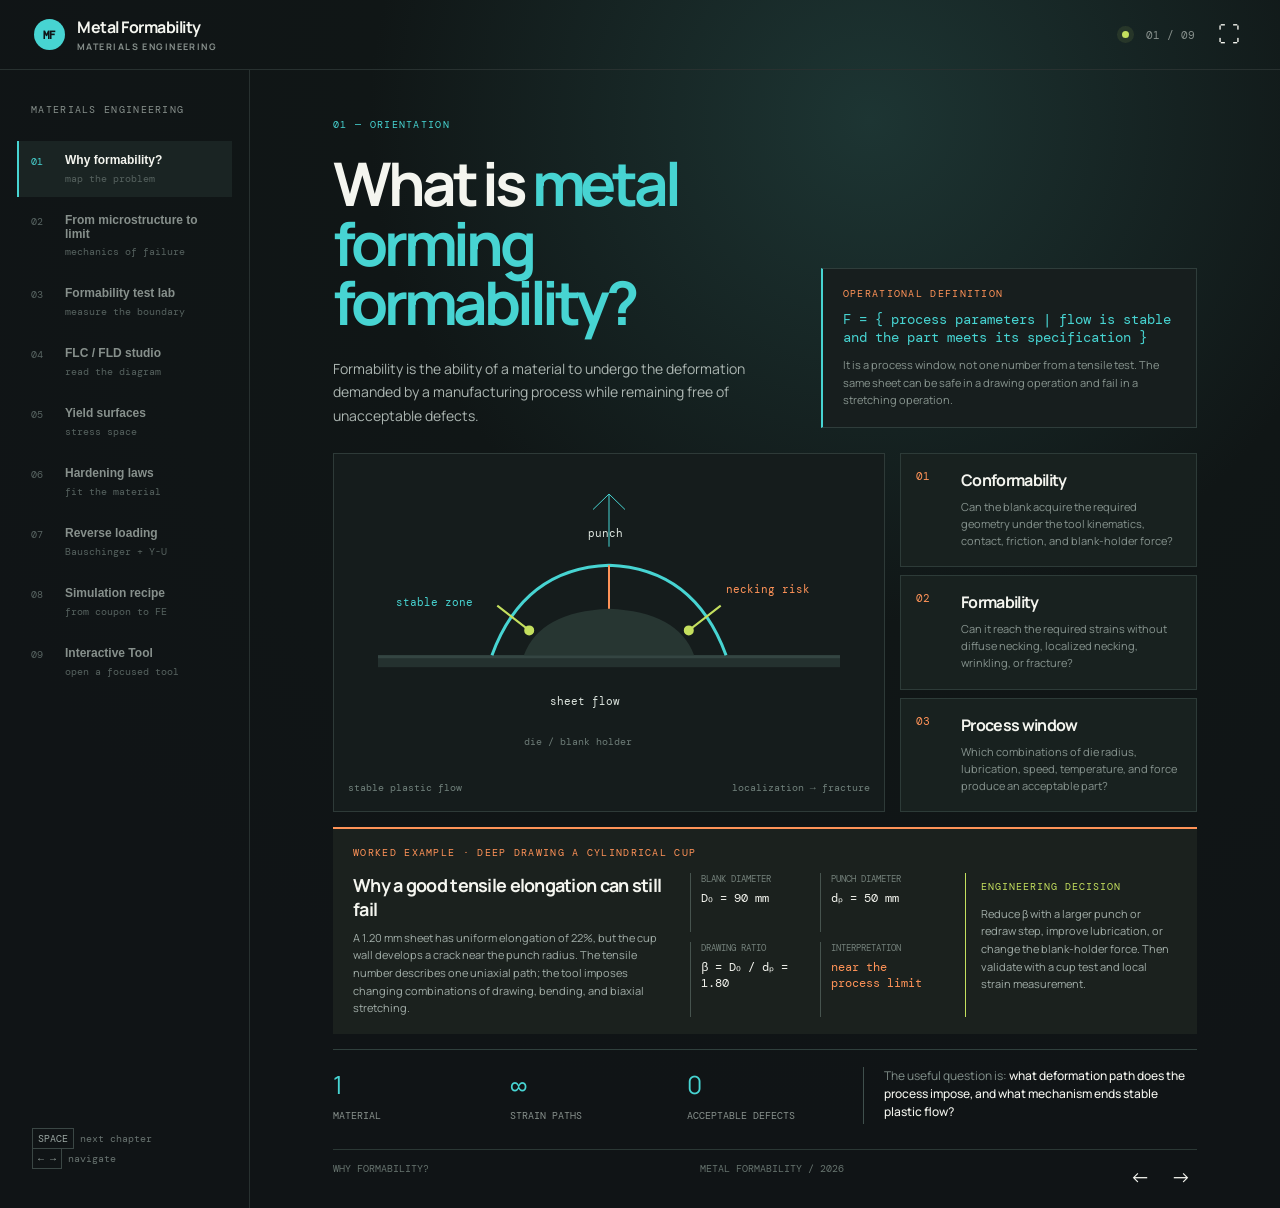
==== index.html @ 12dbcf1c "Publish Metal Formability presenter" ====
<!doctype html>
<html lang="en">
<head>
  <meta charset="utf-8">
  <meta name="viewport" content="width=device-width, initial-scale=1">
  <title>Metal Formability | Materials Engineering</title>
  <link rel="preconnect" href="https://fonts.googleapis.com">
  <link rel="preconnect" href="https://fonts.gstatic.com" crossorigin>
  <link href="https://fonts.googleapis.com/css2?family=DM+Mono:wght@400;500&family=Manrope:wght@400;500;600;700;800&display=swap" rel="stylesheet">
  <link rel="stylesheet" href="styles.css">
</head>
<body>
  <main class="app-shell">
    <header class="topbar">
      <div class="brand"><span class="brand-mark">MF</span><span>Metal Formability <small>materials engineering</small></span></div>
      <div class="topbar-meta"><span class="live-dot"></span><span id="progressLabel">01 / 09</span><button class="icon-button" id="fullscreenButton" title="Toggle fullscreen">⛶</button></div>
    </header>

    <div class="layout">
      <aside class="sidebar">
        <div class="course-label">Materials Engineering</div>
        <nav id="chapterNav" aria-label="Presentation chapters">
          <button class="chapter active" data-slide="0"><span>01</span><b>Why formability?</b><em>map the problem</em></button>
          <button class="chapter" data-slide="1"><span>02</span><b>From microstructure to limit</b><em>mechanics of failure</em></button>
          <button class="chapter" data-slide="2"><span>03</span><b>Formability test lab</b><em>measure the boundary</em></button>
          <button class="chapter" data-slide="3"><span>04</span><b>FLC / FLD studio</b><em>read the diagram</em></button>
          <button class="chapter" data-slide="4"><span>05</span><b>Yield surfaces</b><em>stress space</em></button>
          <button class="chapter" data-slide="5"><span>06</span><b>Hardening laws</b><em>fit the material</em></button>
          <button class="chapter" data-slide="6"><span>07</span><b>Reverse loading</b><em>Bauschinger + Y-U</em></button>
          <button class="chapter" data-slide="7"><span>08</span><b>Simulation recipe</b><em>from coupon to FE</em></button>
          <button class="chapter" data-slide="8"><span>09</span><b>Interactive Tool</b><em>open a focused tool</em></button>
        </nav>
        <div class="sidebar-foot"><span class="key">SPACE</span> next chapter<br><span class="key">← →</span> navigate</div>
      </aside>

      <section class="stage">
        <section class="slide active" data-slide="0">
          <div class="eyebrow">01 — ORIENTATION</div>
          <div class="topic-intro"><div><h1>What is <span>metal forming formability?</span></h1><p class="lede">Formability is the ability of a material to undergo the deformation demanded by a manufacturing process while remaining free of unacceptable defects.</p></div><div class="definition-card"><div class="eq-label">operational definition</div><div class="equation">F = { process parameters | flow is stable and the part meets its specification }</div><p>It is a process window, not one number from a tensile test. The same sheet can be safe in a drawing operation and fail in a stretching operation.</p></div></div>
          <div class="topic1-grid">
            <div class="hero-visual" aria-label="Sheet forming mechanism schematic"><canvas id="heroCanvas" width="620" height="360"></canvas><div class="visual-caption"><span>stable plastic flow</span><span>localization → fracture</span></div></div>
            <div class="concept-stack"><div class="concept-block"><span class="concept-index">01</span><div><h3>Conformability</h3><p>Can the blank acquire the required geometry under the tool kinematics, contact, friction, and blank-holder force?</p></div></div><div class="concept-block"><span class="concept-index">02</span><div><h3>Formability</h3><p>Can it reach the required strains without diffuse necking, localized necking, wrinkling, or fracture?</p></div></div><div class="concept-block"><span class="concept-index">03</span><div><h3>Process window</h3><p>Which combinations of die radius, lubrication, speed, temperature, and force produce an acceptable part?</p></div></div></div>
          </div>
          <div class="worked-example"><div class="example-label">worked example · deep drawing a cylindrical cup</div><div class="example-content"><div><h3>Why a good tensile elongation can still fail</h3><p>A 1.20 mm sheet has uniform elongation of 22%, but the cup wall develops a crack near the punch radius. The tensile number describes one uniaxial path; the tool imposes changing combinations of drawing, bending, and biaxial stretching.</p></div><div class="example-calculation"><div><span>blank diameter</span><b>D₀ = 90 mm</b></div><div><span>punch diameter</span><b>dₚ = 50 mm</b></div><div><span>drawing ratio</span><b>β = D₀ / dₚ = 1.80</b></div><div><span>interpretation</span><b class="orange-text">near the process limit</b></div></div><div class="example-conclusion"><strong>Engineering decision</strong><p>Reduce β with a larger punch or redraw step, improve lubrication, or change the blank-holder force. Then validate with a cup test and local strain measurement.</p></div></div></div>
          <div class="bottom-strip"><div><span class="stat-value">1</span><span class="stat-label">material</span></div><div><span class="stat-value">∞</span><span class="stat-label">strain paths</span></div><div><span class="stat-value">0</span><span class="stat-label">acceptable defects</span></div><div class="prompt">The useful question is: <strong>what deformation path does the process impose, and what mechanism ends stable plastic flow?</strong></div></div>
        </section>

        <section class="slide" data-slide="1">
          <div class="eyebrow">02 — STRUCTURE → RESPONSE</div>
          <div class="slide-heading"><div><h2>One sheet. Many hidden variables.</h2><p>Change the microstructure, loading direction, or path and the same alloy becomes a different forming problem.</p></div><div class="tag">variable reveal</div></div>
          <div class="reveal-layout"><div class="variable-rail" id="variableRail"></div><div class="variable-stage"><div class="variable-media"><img id="variableImage" src="https://commons.wikimedia.org/wiki/Special:FilePath/Copper%20alloy%20microstructure.jpg?width=1000" alt="Real copper alloy microstructure under optical microscopy"><div class="image-caption"><span id="variableCaption">Copper alloy microstructure</span><a id="variableSource" href="https://commons.wikimedia.org/wiki/File:Copper_alloy_microstructure.jpg" target="_blank" rel="noreferrer">image source ↗</a></div></div><div class="variable-copy"><div class="panel-kicker" id="variableKicker">layer 01 · microstructure</div><h3 id="variableTitle">The sheet is not continuous matter</h3><p id="variableText"></p><div class="variable-columns"><button class="variable-column-button active" data-detail="0"><span>how to measure</span><b id="variableMeasure"></b></button><button class="variable-column-button" data-detail="1"><span>what changes in forming</span><b id="variableEffect"></b></button><button class="variable-column-button" data-detail="2"><span>model consequence</span><b id="variableModel"></b></button></div><div class="variable-detail" id="variableDetail"></div><div class="reference-line"><span>anchor reference</span><b id="variableReference"></b></div><div class="explore-feed" id="exploreFeed"></div></div></div></div>
          <div class="reveal-footer"><strong>Reveal the chain:</strong><span>microstructure</span><i>→</i><span>texture</span><i>→</i><span>mechanical response</span><i>→</i><span>anisotropy</span><i>→</i><span>hardening</span><i>→</i><span>stress state + path</span></div>
        </section>

        <section class="slide" data-slide="2">
          <div class="eyebrow">03 — EXPERIMENTAL METHODS</div>
          <div class="slide-heading"><div><h2>Five tests, five views of flow.</h2><p>Use the test to create a controlled path through stress space, then extract a quantity your model can reproduce.</p></div><div class="tag">click a specimen</div></div>
          <div class="test-lab"><div class="test-list" id="testList"></div><div class="test-detail"><div class="test-illustration" id="testIllustration"></div><div class="test-copy"><div class="panel-kicker" id="testKind">circular cup test</div><h3 id="testName">Erichsen / Olsen</h3><p id="testDescription"></p><div class="formula-line" id="testFormula"></div><div class="measurement-grid"><div><span>measured</span><b id="testMeasured"></b></div><div><span>best for</span><b id="testBest"></b></div><div><span>watch out</span><b id="testCaution"></b></div></div></div></div></div>
          <div class="lab-footer"><span class="legend-dot cyan"></span> tool / punch <span class="legend-dot orange"></span> sheet <span class="legend-dot lime"></span> deformation zone <span class="lab-note">A test is only useful when boundary definition and specimen geometry are recorded with it.</span></div>
          <div class="lab-investigation-feed" id="labInvestigationFeed"></div>
        </section>

        <section class="slide" data-slide="3">
          <div class="eyebrow">04 — FORMING LIMIT DIAGRAM</div>
          <div class="slide-heading"><div><h2>Find the boundary, then respect the path.</h2><p>Explore how changing the strain path shifts the measured major strain at localized necking.</p></div><div class="tag">interactive plot</div></div>
          <div class="plot-layout"><div class="plot-card"><canvas id="flcCanvas" width="780" height="470"></canvas><div class="plot-legend"><span><i class="line cyan"></i> FLC envelope</span><span><i class="dot orange"></i> test points</span><span><i class="line lime"></i> current path</span></div></div><div class="controls-card"><div class="panel-kicker">strain-path explorer</div><label>minor strain ratio <output id="minorRatioValue">0.00</output><input id="minorRatio" type="range" min="-0.50" max="1.00" step="0.01" value="0.00"></label><label>initial thickness <output id="thicknessValue">1.20 mm</output><input id="thickness" type="range" min="0.60" max="2.00" step="0.05" value="1.20"></label><label>hardening exponent n <output id="nValue">0.22</output><input id="nExponent" type="range" min="0.08" max="0.40" step="0.01" value="0.22"></label><div class="readout"><span>predicted limit</span><strong id="limitReadout">ε₁ = 0.58</strong><small>engineering estimate for teaching; calibrate to measured FLC for production</small></div><div class="equation-mini">ε<sub>1</sub><sup>lim</sup> ≈ 0.35 + 0.55n − 0.12|β − 0.15|</div></div></div>
          <div class="definition-row"><div><b>FLC</b><span>major strain at onset of localized necking, plotted against minor strain.</span></div><div><b>FLD</b><span>the diagram and its safe / failure interpretation for a given sheet and test convention.</span></div><div><b>measurement</b><span>grid analysis, DIC, or thickness/strain history; report gauge, filtering, and necking criterion.</span></div></div>
          <div class="topic-resource-feed" id="flcResearchFeed"></div>
        </section>

        <section class="slide" data-slide="4">
          <div class="eyebrow">05 — PLASTICITY</div>
          <div class="slide-heading"><div><h2>Yield is a surface in stress space.</h2><p>Equivalent stress collapses a multiaxial state into a scalar; the yield function decides whether plastic flow begins.</p></div><div class="tag">drag the stress state</div></div>
          <div class="yield-layout"><div class="yield-card"><canvas id="yieldCanvas" width="730" height="500"></canvas><div class="axis-note">normalized π-plane · center = hydrostatic axis</div></div><div class="controls-card"><div class="panel-kicker">stress state</div><label>σ₁ / σ<sub>y</sub> <output id="sigma1Value">1.00</output><input id="sigma1" type="range" min="-1.50" max="1.80" step="0.01" value="1.00"></label><label>σ₂ / σ<sub>y</sub> <output id="sigma2Value">0.00</output><input id="sigma2" type="range" min="-1.50" max="1.80" step="0.01" value="0.00"></label><label>criterion <select id="yieldCriterion"><option value="mises">von Mises</option><option value="tresca">Tresca</option><option value="hill">Hill '48 (illustrative)</option></select></label><div class="formula-box"><div id="yieldFormula">σ̄ = √[ ((σ₁−σ₂)² + (σ₂−σ₃)² + (σ₃−σ₁)²) / 2 ]</div><small id="yieldExplain">J₂ measures distortional energy; hydrostatic stress does not change σ̄ in von Mises plasticity.</small></div><div class="readout"><span>equivalent stress</span><strong id="equivReadout">σ̄ / σ<sub>y</sub> = 1.22</strong><small id="yieldStatus">outside the surface → plastic loading</small></div></div></div>
          <div class="criterion-row"><div><b>Tresca</b><span>maximum shear stress; hexagonal section in the deviatoric plane.</span></div><div><b>von Mises</b><span>second deviatoric invariant J₂; smooth circular section.</span></div><div><b>Hill '48 / Barlat</b><span>directional coefficients warp the surface to match anisotropic sheet response.</span></div></div>
          <div class="topic-resource-feed" id="yieldResearchFeed"></div>
        </section>

        <section class="slide" data-slide="5">
          <div class="eyebrow">06 — HARDENING</div>
          <div class="slide-heading"><div><h2>Choose a curve that remembers the experiment.</h2><p>Each law is a hypothesis about how resistance evolves with accumulated plastic strain.</p></div><div class="tag">fit + compare</div></div>
          <div class="hardening-layout"><div class="plot-card"><canvas id="hardeningCanvas" width="790" height="470"></canvas><div class="plot-legend"><span><i class="line cyan"></i> Hollomon</span><span><i class="line orange"></i> Swift</span><span><i class="line lime"></i> Voce</span><span><i class="line pink"></i> Ludwik</span></div></div><div class="controls-card"><div class="panel-kicker">parameter sandbox</div><label>strength K <output id="kValue">620 MPa</output><input id="kHardening" type="range" min="350" max="900" step="10" value="620"></label><label>exponent n <output id="nHardValue">0.22</output><input id="nHardening" type="range" min="0.08" max="0.45" step="0.01" value="0.22"></label><label>saturation Q <output id="qValue">260 MPa</output><input id="qHardening" type="range" min="100" max="500" step="10" value="260"></label><div class="formula-stack"><div><b>Hollomon</b> σ = Kε<sub>p</sub><sup>n</sup></div><div><b>Swift</b> σ = K(ε₀ + ε<sub>p</sub>)<sup>n</sup></div><div><b>Ludwik</b> σ = σ₀ + Kε<sub>p</sub><sup>n</sup></div><div><b>Voce</b> σ = σ<sub>sat</sub> − Qe<sup>−βε<sub>p</sub></sup></div></div><div class="readout"><span>modeling note</span><strong id="hardeningReadout">Swift is robust near the yield transition</strong><small>Fit true stress–true plastic strain after correcting the elastic strain.</small></div></div></div>
          <div class="definition-row"><div><b>Isotropic</b><span>the surface expands uniformly: useful for monotonic loading.</span></div><div><b>Kinematic</b><span>the surface translates: captures directional memory after reversal.</span></div><div><b>Combined</b><span>expand + translate: practical for cyclic forming histories.</span></div></div>
          <div class="topic-resource-feed" id="hardeningResearchFeed"></div>
        </section>

        <section class="slide" data-slide="6">
          <div class="eyebrow">07 — PATH DEPENDENCE</div>
          <div class="slide-heading"><div><h2>Reverse the load. The material answers differently.</h2><p>The Bauschinger effect is a warning against treating hardening as a one-way scalar curve.</p></div><div class="tag">toggle reversal</div></div>
          <div class="reverse-layout"><div class="reverse-visual"><canvas id="reverseCanvas" width="790" height="470"></canvas><button class="reverse-button" id="reverseButton">↻ apply compression reversal</button></div><div class="controls-card"><div class="panel-kicker">Yoshida–Uemori lens</div><div class="model-block"><span class="model-symbol">α</span><div><b>backstress</b><p>Translates the yield surface and controls directional memory.</p></div></div><div class="model-block"><span class="model-symbol">β</span><div><b>bounding surface</b><p>Limits the center and size of the evolving elastic region.</p></div></div><div class="model-block"><span class="model-symbol">B</span><div><b>distortional hardening</b><p>Allows the transient response after reversal to relax toward a stabilized state.</p></div></div><div class="formula-box">f = φ(σ − α) − (Y + R) ≤ 0<div class="small-copy">Implement as state variables updated at every integration point, not as a post-processing correction.</div></div><div class="readout"><span>design implication</span><strong id="reverseReadout">forward-only model overpredicts reverse strength</strong><small>Use tension–compression or draw–reverse-draw data to identify parameters.</small></div></div></div>
          <div class="topic-resource-feed" id="reverseResearchFeed"></div>
        </section>

        <section class="slide" data-slide="7">
          <div class="eyebrow">08 — NUMERICAL IMPLEMENTATION</div>
          <div class="slide-heading"><div><h2>From coupon data to a trustworthy FE model.</h2><p>A practical implementation recipe with explicit decisions, measurements, and validation gates.</p></div><div class="tag">workflow</div></div>
          <div class="workflow" id="workflow"></div>
          <div class="simulation-footer"><div class="equation-card compact"><div class="eq-label">return mapping, conceptually</div><div class="equation">trial stress → yield check → plastic correction → update state variables</div><div class="eq-note">At each increment: evaluate f(σ, κ), enforce consistency, update εᵖ, α, R, and rotate material directions when required.</div></div><div class="validation-card"><div class="panel-kicker">minimum validation set</div><div class="validation-item"><span>01</span> tensile curves at 0° / 45° / 90°</div><div class="validation-item"><span>02</span> r-values + biaxial yield point</div><div class="validation-item"><span>03</span> Nakajima / Marciniak FLC</div><div class="validation-item"><span>04</span> draw bead or component-level check</div></div></div>
          <div class="topic-resource-feed" id="simulationResearchFeed"></div>
        </section>

        <section class="slide" data-slide="8">
          <div class="eyebrow">09 — INTERACTIVE TOOL</div>
          <div class="slide-heading"><div><h2>Interactive Tool</h2><p>Open one of the focused tools in a new browser window and return here when you are finished.</p></div><div class="tag">external tools</div></div>
          <div class="interactive-tools-grid">
            <a class="interactive-tool-link" href="carregamento_reverso.html" target="_blank" rel="noopener noreferrer"><span>a)</span><strong>Reverse Loading</strong><em>open tool ↗</em></a>
            <a class="interactive-tool-link" href="leis_de_encruamento.html" target="_blank" rel="noopener noreferrer"><span>b)</span><strong>Work-hardening laws</strong><em>open tool ↗</em></a>
            <a class="interactive-tool-link" href="superf_cies_de_escoamento.html" target="_blank" rel="noopener noreferrer"><span>c)</span><strong>Yield Surfaces</strong><em>open tool ↗</em></a>
            <a class="interactive-tool-link" href="diagrama_flc_fld.html" target="_blank" rel="noopener noreferrer"><span>d)</span><strong>FLC/FLD</strong><em>open tool ↗</em></a>
          </div>
        </section>

        <footer class="stage-footer"><span id="chapterTitle">Why formability?</span><span>METAL FORMABILITY / 2026</span><span><button class="nav-button" id="prevButton">←</button><button class="nav-button" id="nextButton">→</button></span></footer>
      </section>
    </div>
  </main>
  <script src="app.js"></script>
  <div class="resource-modal" id="resourceModal" aria-hidden="true"><div class="resource-modal-backdrop" data-close-resource></div><section class="resource-modal-card" role="dialog" aria-modal="true" aria-labelledby="resourceModalTitle"><button class="resource-modal-close" data-close-resource aria-label="Close resource">×</button><img id="resourceModalImage" alt=""><div class="resource-modal-body"><div class="panel-kicker" id="resourceModalType">linked investigation</div><h2 id="resourceModalTitle"></h2><p id="resourceModalText"></p><div class="resource-modal-note" id="resourceModalNote"></div><div class="video-link-option" id="videoLinkOption" hidden><input id="videoLinkText" type="text" readonly aria-label="YouTube video link"><button class="resource-copy-button" id="copyVideoLink" type="button">Copiar link do YouTube</button></div><a class="resource-open-button" id="resourceModalLink" href="#" target="_blank" rel="noopener noreferrer">Open source ↗</a><a class="resource-fallback-link" id="resourceModalFallback" href="#" target="_blank" rel="noopener noreferrer" hidden>Open source ↗</a><div id="resourceAdditionalLinks" hidden></div></div></section></div><script>document.querySelectorAll('[data-close-resource]').forEach(button=>button.addEventListener('click',closeResource));document.addEventListener('keydown',event=>{if(event.key==='Escape')closeResource()});</script>
</body>
</html>
---- styles.css ----
.plot-card canvas,.yield-card canvas{cursor:crosshair;touch-action:none}.reverse-visual canvas{cursor:default}
.resource-fallback-link{display:block;margin-top:12px;color:var(--cyan);font:10px "DM Mono",monospace;text-transform:uppercase;text-decoration:none}.resource-fallback-link:hover{text-decoration:underline}
.video-link-option{display:grid;grid-template-columns:1fr auto;gap:8px;margin:18px 0 12px}.video-link-option input{min-width:0;border:1px solid #3b4d48;background:#101817;color:#a9b4af;padding:10px;font:10px "DM Mono",monospace}.resource-copy-button{border:1px solid var(--lime);background:transparent;color:var(--lime);padding:10px 12px;cursor:pointer;font:10px "DM Mono",monospace;text-transform:uppercase}.resource-copy-button:hover{background:#c4df5e18}@media(max-width:520px){.video-link-option{grid-template-columns:1fr}.resource-copy-button{width:100%}}
.resourceAdditionalLinks{margin-top:12px}
.lab-investigation-feed{margin-top:18px;display:grid;grid-template-columns:repeat(2,1fr);gap:10px}.lab-resource{display:grid;grid-template-columns:150px 1fr;gap:14px;border:1px solid #31413d;background:#17201e;padding:11px;cursor:pointer}.lab-resource img{width:150px;height:110px;object-fit:cover}.lab-resource .feed-type{color:var(--orange);font:9px "DM Mono",monospace;text-transform:uppercase;letter-spacing:.1em}.lab-resource h4{font-size:15px;margin:7px 0}.lab-resource p{color:#8e9b95;font-size:10px;line-height:1.5}.lab-resource a{display:inline-block;margin-top:9px;color:var(--cyan);font:10px "DM Mono",monospace;text-decoration:none;text-transform:uppercase}.lab-resource:hover{border-color:var(--cyan);background:#1c2926}@media(max-width:900px){.lab-investigation-feed{grid-template-columns:1fr}.lab-resource{grid-template-columns:105px 1fr}.lab-resource img{width:105px;height:95px}}
.topic-resource-feed{display:grid;grid-template-columns:repeat(3,1fr);gap:10px;margin-top:18px}.topic-resource{border:1px solid #31413d;background:#17201e;padding:11px;cursor:pointer}.topic-resource img{width:100%;height:135px;object-fit:cover;margin-bottom:9px}.topic-resource .feed-type{color:var(--orange);font:9px "DM Mono",monospace;text-transform:uppercase;letter-spacing:.1em}.topic-resource h4{font-size:14px;margin:7px 0}.topic-resource p{color:#8e9b95;font-size:10px;line-height:1.5}.topic-resource a{display:inline-block;margin-top:9px;color:var(--cyan);font:10px "DM Mono",monospace;text-decoration:none;text-transform:uppercase}.topic-resource:hover{border-color:var(--cyan);background:#1c2926}@media(max-width:900px){.topic-resource-feed{grid-template-columns:1fr 1fr}}@media(max-width:520px){.topic-resource-feed{grid-template-columns:1fr}}
.variable-detail .detail-next{display:flex;flex-direction:column;align-items:flex-start;gap:5px;color:var(--cyan);font:10px "DM Mono",monospace;margin-top:11px;text-transform:uppercase;border:0;background:transparent;padding:0;cursor:pointer}.variable-detail .detail-next span{color:#a9b4af;font:11px Manrope,Arial;text-transform:none;text-align:left}.variable-detail .detail-next:hover{text-decoration:underline}
 .variable-column-button{border:0;border-top:1px solid #384641;background:transparent;color:var(--paper);text-align:left;padding:10px 0;cursor:pointer;display:grid;gap:6px}.variable-column-button span{color:#73817b;font:9px "DM Mono",monospace;text-transform:uppercase;letter-spacing:.08em}.variable-column-button b{color:var(--paper);font-size:11px;line-height:1.45;font-weight:500}.variable-column-button.active{border-top-color:var(--cyan)}.variable-column-button.active span{color:var(--cyan)}.variable-detail{border-left:2px solid var(--orange);background:#111716;padding:14px;margin-top:5px;min-height:135px}.variable-detail .detail-kicker{color:var(--orange);font:9px "DM Mono",monospace;text-transform:uppercase;letter-spacing:.1em}.variable-detail h4{font-size:14px;margin:8px 0}.variable-detail p{color:#a9b4af;font-size:11px;line-height:1.6}.variable-detail .detail-equation{color:var(--lime);font:11px "DM Mono",monospace;margin-top:10px}.variable-detail .detail-next{display:block;color:var(--cyan);font:10px "DM Mono",monospace;margin-top:11px;text-transform:uppercase}
.explore-feed{display:grid;gap:8px;margin-top:18px}.explore-card{display:grid;grid-template-columns:82px 1fr;gap:12px;border:1px solid #31413d;background:#17201e;padding:10px;min-height:90px;cursor:pointer}.explore-card img{width:82px;height:72px;object-fit:cover;filter:saturate(.8)}.explore-card .feed-type{color:var(--orange);font:9px "DM Mono",monospace;text-transform:uppercase;letter-spacing:.1em}.explore-card h4{font-size:13px;margin:6px 0 4px}.explore-card p{color:#8e9b95;font-size:10px;line-height:1.45}.explore-card a{display:inline-block;margin-top:8px;color:var(--cyan);font:10px "DM Mono",monospace;text-decoration:none;text-transform:uppercase}.explore-card a:hover{text-decoration:underline}.explore-card.open{border-color:var(--cyan);background:#1c2926}.explore-card.open h4{color:var(--cyan)}.resource-modal{display:none;position:fixed;inset:0;z-index:20}.resource-modal.open{display:grid;place-items:center}.resource-modal-backdrop{position:absolute;inset:0;background:#050909dd}.resource-modal-card{position:relative;z-index:1;width:min(760px,calc(100vw - 32px));max-height:90vh;overflow:auto;background:#17201e;border:1px solid var(--cyan);box-shadow:0 20px 70px #0009}.resource-modal-card>img{display:block;width:100%;height:240px;object-fit:cover}.resource-modal-body{padding:22px}.resource-modal-body h2{font-size:27px;margin-bottom:12px}.resource-modal-body p{color:#aab5b0;line-height:1.7;font-size:12px}.resource-modal-close{position:absolute;right:10px;top:8px;z-index:2;border:0;background:#111716dd;color:var(--paper);font-size:26px;cursor:pointer}.resource-modal-note{border-left:2px solid var(--lime);color:#a7b4ad;font-size:11px;line-height:1.5;padding:10px 12px;margin:18px 0}.resource-open-button{display:inline-block;background:var(--cyan);color:#0f1716;padding:12px 15px;text-decoration:none;font:11px "DM Mono",monospace;text-transform:uppercase}
/* Topic 02 progressive evidence reveal */
.reveal-layout{display:grid;grid-template-columns:205px 1fr;gap:15px}.variable-rail{display:grid;align-content:start;gap:4px}.variable-button{background:#18211f;border:1px solid #2b3936;color:#84918c;text-align:left;padding:13px 12px;cursor:pointer}.variable-button b{display:block;color:inherit;font-size:12px}.variable-button span{display:block;color:#5f6e69;font:9px "DM Mono",monospace;text-transform:uppercase;margin-top:5px}.variable-button.active{background:#24251f;border-color:var(--orange);color:var(--paper)}.variable-button.active span{color:var(--orange)}.variable-stage{display:grid;grid-template-columns:1fr 1fr;gap:15px;min-height:380px}.variable-media{background:#101616;border:1px solid #2d3c39;min-width:0;display:flex;flex-direction:column}.variable-media img{display:block;width:100%;height:300px;object-fit:cover;filter:saturate(.85);background:#1b2422}.image-caption{display:flex;justify-content:space-between;gap:15px;padding:10px 12px;color:#a3afaa;font:10px "DM Mono",monospace}.image-caption a{color:var(--cyan);text-decoration:none;white-space:nowrap}.variable-copy{background:var(--panel);border:1px solid #2d3c39;padding:23px}.variable-copy h3{font-size:25px;margin-bottom:14px}.variable-copy>p{color:#a9b4af;font-size:12px;line-height:1.75}.variable-columns{display:grid;gap:13px;margin-top:22px}.variable-columns>div{border-top:1px solid #384641;padding-top:10px;display:grid;gap:6px}.variable-columns span,.reference-line span{color:#73817b;font:9px "DM Mono",monospace;text-transform:uppercase;letter-spacing:.08em}.variable-columns b{color:var(--paper);font-size:11px;line-height:1.45;font-weight:500}.reference-line{border-top:1px solid #384641;margin-top:20px;padding-top:12px;display:grid;gap:6px}.reference-line b{color:var(--lime);font:10px "DM Mono",monospace;line-height:1.4}.reveal-footer{margin-top:17px;border-top:1px solid #3a4a46;padding-top:13px;display:flex;flex-wrap:wrap;gap:10px;align-items:center;color:#85928d;font:10px "DM Mono",monospace;text-transform:uppercase}.reveal-footer strong{color:var(--orange);font-weight:400}.reveal-footer i{color:var(--cyan);font-style:normal}.reveal-footer span{color:#b4bfba}@media(max-width:900px){.reveal-layout,.variable-stage{grid-template-columns:1fr}.variable-rail{display:flex;overflow:auto}.variable-button{min-width:160px}.variable-media img{height:240px}.reveal-footer{line-height:1.7}}
/* Topic 01 teaching layout */
.topic-intro{display:grid;grid-template-columns:1.1fr .9fr;gap:28px;align-items:end;margin-bottom:25px}.topic-intro h1{font-size:clamp(38px,4.7vw,68px);max-width:700px}.definition-card{background:var(--panel);border:1px solid #2f3d3b;border-left:2px solid var(--cyan);padding:18px 20px}.definition-card .equation{font-size:14px;color:var(--cyan)}.definition-card p{color:#899690;font-size:11px;line-height:1.6}.topic1-grid{display:grid;grid-template-columns:1.3fr .7fr;gap:15px}.topic1-grid .hero-visual{min-height:305px}.concept-stack{display:grid;gap:8px}.concept-block{display:grid;grid-template-columns:35px 1fr;gap:10px;background:#18211f;border:1px solid #2d3b38;padding:15px}.concept-index{color:var(--orange);font:11px "DM Mono",monospace}.concept-block h3{font-size:16px;margin-bottom:7px}.concept-block p{color:#87948f;font-size:11px;line-height:1.55}.worked-example{margin-top:15px;border-top:2px solid var(--orange);background:#1b211e;padding:17px 20px}.example-label{color:var(--orange);font:10px "DM Mono",monospace;text-transform:uppercase;letter-spacing:.13em}.example-content{display:grid;grid-template-columns:1.25fr 1fr .85fr;gap:25px;margin-top:14px}.example-content h3{font-size:18px;margin-bottom:8px}.example-content p{color:#a2aea9;font-size:11px;line-height:1.6}.example-calculation{display:grid;grid-template-columns:1fr 1fr;gap:10px}.example-calculation div{border-left:1px solid #46534e;padding-left:10px}.example-calculation span{display:block;color:#74817b;font:9px "DM Mono",monospace;text-transform:uppercase}.example-calculation b{display:block;color:var(--paper);font:12px "DM Mono",monospace;margin-top:5px}.orange-text{color:var(--orange)!important}.example-conclusion{border-left:1px solid var(--lime);padding-left:15px}.example-conclusion strong{color:var(--lime);font:10px "DM Mono",monospace;text-transform:uppercase;letter-spacing:.1em}.example-conclusion p{margin-top:10px}.topic1-grid+.worked-example+.bottom-strip{margin-top:15px}@media(max-width:900px){.topic-intro,.topic1-grid,.example-content{grid-template-columns:1fr}.topic-intro h1{font-size:43px}.topic1-grid .hero-visual{min-height:0}.example-calculation{grid-template-columns:1fr 1fr}}
@media(max-width:900px){.sidebar,#chapterNav{min-width:0}}
:root{--ink:#101416;--paper:#f4f5ef;--muted:#87908c;--line:#303938;--cyan:#47d4d2;--orange:#ff9358;--lime:#c4df5e;--pink:#e78aa9;--panel:#171e1e;--panel2:#202a29}*{box-sizing:border-box}html,body{margin:0;min-height:100%;background:var(--ink);color:var(--paper);font-family:Manrope,Arial,sans-serif}body{overflow-x:hidden}.app-shell{min-height:100vh;background:radial-gradient(circle at 68% 10%,#1d3533 0,#101616 36%,#101416 72%)}.topbar{height:70px;border-bottom:1px solid #283130;display:flex;align-items:center;justify-content:space-between;padding:0 34px}.brand{font-weight:700;letter-spacing:-.03em;display:flex;gap:12px;align-items:center}.brand small{display:block;color:var(--muted);font-size:9px;letter-spacing:.16em;text-transform:uppercase;margin-top:2px}.brand-mark{color:var(--ink);background:var(--cyan);display:grid;place-items:center;width:31px;height:31px;font-family:"DM Mono",monospace;font-size:11px;border-radius:50%}.topbar-meta{display:flex;align-items:center;gap:17px;color:var(--muted);font-family:"DM Mono",monospace;font-size:11px}.live-dot{width:7px;height:7px;background:var(--lime);border-radius:50%;box-shadow:0 0 0 5px #c4df5e18}.icon-button,.nav-button{background:transparent;border:0;color:var(--paper);cursor:pointer}.icon-button{font-size:22px}.layout{display:grid;grid-template-columns:250px minmax(0,1fr);min-height:calc(100vh - 70px)}.sidebar{border-right:1px solid #283130;padding:33px 17px 25px;display:flex;flex-direction:column}.course-label,.eyebrow,.panel-kicker,.tag,.eq-label,.metric span,.measurement-grid span,.definition-row b,.validation-card .panel-kicker{font-family:"DM Mono",monospace;text-transform:uppercase;letter-spacing:.13em;font-size:10px}.course-label{color:var(--muted);padding:0 14px 25px}#chapterNav{display:grid;gap:4px}.chapter{color:var(--muted);background:none;border:0;border-left:2px solid transparent;text-align:left;padding:12px 12px;cursor:pointer;display:grid;grid-template-columns:28px 1fr;column-gap:6px}.chapter span{font:10px "DM Mono",monospace;color:#596563;padding-top:2px}.chapter b{font-size:12px;color:inherit;font-weight:600}.chapter em{grid-column:2;font-style:normal;font:10px "DM Mono",monospace;margin-top:4px;color:#56625f}.chapter.active{border-left-color:var(--cyan);background:#1a2423}.chapter.active b{color:var(--paper)}.chapter.active span{color:var(--cyan)}.sidebar-foot{margin-top:auto;color:#687370;font:10px/2 "DM Mono",monospace;padding:15px}.key{border:1px solid #3b4745;padding:3px 5px;color:#9aa6a2}.stage{padding:48px 6.5vw 18px;min-width:0}.slide{display:none;min-height:calc(100vh - 150px);animation:appear .45s ease}.slide.active{display:block}@keyframes appear{from{opacity:0;transform:translateY(8px)}to{opacity:1;transform:none}}.eyebrow{color:var(--cyan);margin-bottom:23px}.hero-grid{display:grid;grid-template-columns:1fr 1.05fr;gap:5vw;align-items:center;min-height:54vh}h1,h2,h3,p{margin:0}h1{font-size:clamp(42px,5.8vw,80px);line-height:.99;letter-spacing:-.07em;max-width:680px}h1 span{color:var(--cyan)}h2{font-size:clamp(32px,4vw,58px);letter-spacing:-.065em;line-height:1.03}h3{font-size:24px;letter-spacing:-.04em}.lede,.slide-heading p{color:#abb5b1;line-height:1.7;font-size:14px;max-width:570px;margin-top:24px}.equation-card{background:var(--panel);border:1px solid #2f3d3b;border-top:2px solid var(--orange);padding:17px 20px;margin-top:34px;max-width:540px}.equation{font:16px "DM Mono",monospace;color:var(--paper);padding:10px 0}.eq-label{color:var(--orange)}.eq-note{color:#788581;font-size:11px;line-height:1.6}.chip-row{display:flex;gap:8px;margin-top:20px}.chip,.tag{font:10px "DM Mono",monospace;padding:7px 9px;border:1px solid}.chip.cyan{color:var(--cyan);border-color:#47d4d255}.chip.orange{color:var(--orange);border-color:#ff935855}.chip.lime{color:var(--lime);border-color:#c4df5e55}.hero-visual{border:1px solid #2e3a38;background:#151c1c;position:relative;padding:9px}.hero-visual canvas{width:100%;display:block}.visual-caption,.plot-legend{display:flex;justify-content:space-between;color:#70807b;font:10px "DM Mono",monospace;padding:8px 5px}.bottom-strip{border-top:1px solid #30403d;display:grid;grid-template-columns:repeat(3,1fr) 2fr;gap:10px;padding-top:17px;margin-top:35px}.stat-value{display:block;color:var(--cyan);font-size:25px;letter-spacing:-.05em}.stat-label{font:10px "DM Mono",monospace;color:var(--muted);text-transform:uppercase}.prompt{border-left:1px solid #40504d;padding-left:20px;color:#82908b;font-size:12px;line-height:1.5}.prompt strong{color:var(--paper);font-weight:500}.slide-heading{display:flex;justify-content:space-between;gap:20px;align-items:flex-start;margin-bottom:30px}.tag{color:var(--lime);border-color:#c4df5e66;white-space:nowrap}.causal-layout{display:grid;grid-template-columns:1.6fr .75fr;gap:23px}.causal-map{min-height:300px;border:1px solid #2c3937;background:#151c1c;padding:26px;display:flex;align-items:center;justify-content:center}.node-map{width:100%;height:300px}.insight-panel,.controls-card,.test-detail,.validation-card{background:var(--panel);border:1px solid #2d3c39;padding:23px}.panel-kicker{color:var(--orange);margin-bottom:16px}.insight-panel h3{margin-bottom:14px}.insight-panel p{color:#aab4b0;font-size:12px;line-height:1.7}.metric{border-top:1px solid #31403d;padding-top:12px;margin-top:22px;display:grid;gap:6px}.metric span,.measurement-grid span{color:#6f7c78}.metric b,.measurement-grid b{font-size:11px;font-weight:500;color:var(--paper);line-height:1.45}.two-col-notes,.criterion-row,.definition-row{display:grid;grid-template-columns:repeat(3,1fr);gap:12px;margin-top:18px}.note-card{border-top:1px solid #3a4a46;padding:13px 0;display:grid;grid-template-columns:25px 1fr;column-gap:8px}.note-card span{color:var(--cyan);font:11px "DM Mono",monospace}.note-card b,.definition-row b{font-size:11px}.note-card p,.definition-row span{grid-column:2;color:#84918d;font-size:11px;line-height:1.5;margin-top:6px}.test-lab,.plot-layout,.yield-layout,.hardening-layout,.reverse-layout{display:grid;grid-template-columns:210px 1fr;gap:15px}.test-list{display:grid;align-content:start;gap:4px}.test-button{background:#18211f;border:1px solid #2b3936;color:#8b9793;text-align:left;padding:14px;cursor:pointer}.test-button.active{border-color:var(--orange);color:var(--paper);background:#24251f}.test-button b{display:block;font-size:12px}.test-button span{font:10px "DM Mono",monospace;color:#697671;display:block;margin-top:5px}.test-detail{display:grid;grid-template-columns:1fr 1fr;gap:25px;min-height:340px}.test-illustration{background:#101616;min-height:260px;border:1px solid #2b3936}.test-copy p{color:#aab4b0;font-size:12px;line-height:1.7;margin:16px 0}.formula-line{color:var(--cyan);font:13px "DM Mono",monospace;padding:13px 0;border-top:1px solid #33433f;border-bottom:1px solid #33433f}.measurement-grid{display:grid;gap:14px;margin-top:18px}.measurement-grid div{display:grid;gap:5px}.lab-footer{font:10px "DM Mono",monospace;color:#71807b;padding-top:15px}.legend-dot{display:inline-block;width:7px;height:7px;border-radius:50%;margin:0 5px 0 13px}.legend-dot:first-child{margin-left:0}.legend-dot.cyan{background:var(--cyan)}.legend-dot.orange{background:var(--orange)}.legend-dot.lime{background:var(--lime)}.lab-note{float:right;color:#56635f}.plot-card,.yield-card,.reverse-visual{border:1px solid #2d3c39;background:#151c1c;padding:9px;min-width:0}.plot-card canvas,.yield-card canvas,.reverse-visual canvas{width:100%;display:block}.controls-card{display:flex;flex-direction:column;gap:17px}.controls-card label{font:10px "DM Mono",monospace;color:#94a19c;text-transform:uppercase;display:grid;gap:8px}.controls-card output{float:right;color:var(--paper);font-size:11px;text-transform:none}input[type=range]{width:100%;accent-color:var(--cyan)}select{background:#202b29;color:var(--paper);border:1px solid #3d4d49;padding:8px;font:11px "DM Mono",monospace}.readout{border-top:1px solid #3b4a47;padding-top:14px;display:grid;gap:6px;margin-top:auto}.readout span{color:var(--orange);font:10px "DM Mono",monospace;text-transform:uppercase}.readout strong{font-size:16px;letter-spacing:-.03em}.readout small{color:#73807c;font-size:10px;line-height:1.45}.equation-mini,.formula-box{background:#111716;border-left:2px solid var(--cyan);padding:13px;color:var(--cyan);font:12px "DM Mono",monospace;line-height:1.55}.formula-box small,.small-copy{display:block;color:#7d8984;font:10px/1.5 Manrope,Arial;margin-top:9px}.definition-row{margin-top:18px}.definition-row>div{border-top:1px solid #3a4a46;padding-top:12px}.definition-row b{color:var(--orange);display:block}.definition-row span{display:block;margin:7px 0 0}.yield-layout,.hardening-layout,.reverse-layout{grid-template-columns:1.55fr .7fr}.axis-note{font:10px "DM Mono",monospace;color:#65736e;padding:4px}.criterion-row{margin-top:18px}.criterion-row>div{border-top:1px solid #3a4a46;padding-top:12px}.criterion-row b{font:12px "DM Mono",monospace;color:var(--lime)}.criterion-row span{display:block;color:#82908b;font-size:11px;line-height:1.5;margin-top:7px}.formula-stack{display:grid;gap:9px;border-top:1px solid #3b4a47;border-bottom:1px solid #3b4a47;padding:13px 0;color:#a5b0ac;font:11px "DM Mono",monospace;line-height:1.35}.formula-stack b{color:var(--cyan);font-weight:400}.reverse-button{background:var(--orange);border:0;color:#151a19;padding:12px 15px;font:11px "DM Mono",monospace;cursor:pointer;margin-top:10px}.model-block{display:grid;grid-template-columns:38px 1fr;gap:12px}.model-symbol{border:1px solid #43b6b366;color:var(--cyan);width:32px;height:32px;display:grid;place-items:center;font:16px "DM Mono",monospace}.model-block b{font-size:12px}.model-block p{color:#7f8d88;font-size:11px;line-height:1.45;margin-top:4px}.workflow{display:grid;grid-template-columns:repeat(4,1fr);border-top:1px solid #41514c;border-bottom:1px solid #41514c}.workflow-step{padding:20px 15px;min-height:190px;border-right:1px solid #33413e}.workflow-step:last-child{border-right:0}.workflow-step span{font:11px "DM Mono",monospace;color:var(--cyan)}.workflow-step h3{font-size:17px;margin:18px 0 10px}.workflow-step p{color:#84918d;font-size:11px;line-height:1.6}.workflow-step em{font:10px "DM Mono",monospace;color:var(--orange);display:block;margin-top:16px;font-style:normal}.simulation-footer{display:grid;grid-template-columns:1.4fr .8fr;gap:15px;margin-top:22px}.compact{margin:0;max-width:none}.validation-card{display:grid;gap:10px}.validation-item{font-size:11px;color:#a6b0ac}.validation-item span{color:var(--lime);font:10px "DM Mono",monospace;margin-right:8px}.stage-footer{border-top:1px solid #2b3835;margin-top:25px;padding-top:12px;display:flex;justify-content:space-between;color:#66736e;font:10px "DM Mono",monospace;text-transform:uppercase}.nav-button{font:20px Manrope;margin-left:9px;color:var(--paper)}
@media(max-width:900px){.layout{grid-template-columns:1fr}.sidebar{border-right:0;border-bottom:1px solid #283130;padding:15px}.course-label,.sidebar-foot{display:none}#chapterNav{display:flex;overflow:auto}.chapter{min-width:165px;padding:10px}.chapter em{display:none}.stage{padding:30px 20px}.hero-grid,.causal-layout,.test-detail,.plot-layout,.yield-layout,.hardening-layout,.reverse-layout,.simulation-footer{grid-template-columns:1fr}.hero-visual{order:-1}.bottom-strip{grid-template-columns:repeat(3,1fr)}.prompt{grid-column:1/-1;border-left:0;padding:10px 0;border-top:1px solid #40504d}.test-lab{grid-template-columns:1fr}.test-list{display:flex;overflow:auto}.test-button{min-width:150px}.workflow{grid-template-columns:1fr 1fr}.workflow-step:nth-child(2){border-right:0}.workflow-step:nth-child(-n+2){border-bottom:1px solid #33413e}.lab-note{float:none;display:block;margin-top:12px}.two-col-notes,.criterion-row,.definition-row{grid-template-columns:1fr}.slide-heading{display:block}.tag{display:inline-block;margin-top:15px}}
@media(max-width:520px){h1{font-size:43px}.topbar{padding:0 17px}.topbar-meta{gap:8px}.hero-grid{gap:20px}.bottom-strip{gap:5px}.stat-value{font-size:21px}.workflow{grid-template-columns:1fr}.workflow-step{border-right:0!important;border-bottom:1px solid #33413e}.workflow-step:last-child{border-bottom:0}.stage-footer span:nth-child(2){display:none}}
.real-test-image{display:block;width:100%;height:100%;min-height:260px;object-fit:cover;filter:saturate(.8) contrast(1.05)}.image-overlay-label{position:absolute;left:12px;bottom:12px;background:#101616dd;color:var(--paper);padding:7px 9px;font:10px "DM Mono",monospace;text-transform:uppercase}.test-illustration{position:relative;overflow:hidden;background:#101616}.evidence-strip{display:grid;grid-template-columns:105px 1fr;gap:10px;align-items:center;margin-top:10px;border-top:1px solid #31413d;padding-top:10px;color:#8e9b95;font:9px "DM Mono",monospace;text-transform:uppercase;letter-spacing:.04em}.evidence-strip img{width:105px;height:58px;object-fit:cover;filter:saturate(.75)}.model-legend{display:grid;grid-template-columns:1fr 1fr;gap:8px;border-top:1px solid #31413d;margin-top:16px;padding-top:13px;color:#9ba8a2;font:10px "DM Mono",monospace}.model-legend span{display:flex;align-items:center;gap:7px}.model-legend .line{display:inline-block;width:20px;height:2px}.model-legend .cyan{background:var(--cyan)}.model-legend .orange{background:var(--orange)}.model-legend .lime{background:var(--lime)}.model-legend .pink{background:var(--pink)}
.workflow-reference{display:grid;grid-template-columns:150px 1fr;gap:13px;align-items:center;grid-column:1/-1;border:1px solid #31413d;background:#17201e;padding:10px;color:#9ba8a2;font:10px "DM Mono",monospace;text-transform:uppercase}.workflow-reference img{width:150px;height:80px;object-fit:cover;filter:saturate(.75)}
.interactive-tools-grid{display:grid;grid-template-columns:repeat(2,minmax(0,1fr));gap:14px;margin-top:28px}.interactive-tool-link{display:grid;grid-template-columns:auto 1fr auto;align-items:center;gap:16px;border:1px solid #31413d;background:#17201e;padding:22px;color:var(--paper);text-decoration:none;transition:border-color .2s,transform .2s}.interactive-tool-link:hover{border-color:var(--cyan);transform:translateY(-2px)}.interactive-tool-link span{color:var(--orange);font:600 15px "DM Mono",monospace}.interactive-tool-link strong{font-size:18px}.interactive-tool-link em{color:var(--muted);font:10px "DM Mono",monospace;text-transform:uppercase;font-style:normal}
.plot-card,.yield-card,.reverse-visual{background:#0f1716;border:1px solid #344944;padding:10px}.plot-card canvas,.yield-card canvas,.reverse-visual canvas{display:block;width:100%;height:auto;min-height:360px}.plot-legend{display:flex;flex-wrap:wrap;gap:14px;border-top:1px solid #40534e;margin-top:8px;padding:10px 3px 2px;color:#d4ddd7;font:11px "DM Mono",monospace}.plot-legend span{display:inline-flex;align-items:center;gap:7px}.plot-legend .line{display:inline-block;width:25px;height:4px;border-radius:2px}.plot-legend .dot{display:inline-block;width:9px;height:9px;border-radius:50%}.plot-legend .cyan{background:var(--cyan)}.plot-legend .orange{background:var(--orange)}.plot-legend .lime{background:var(--lime)}.plot-legend .pink{background:var(--pink)}.controls-card label{display:grid;grid-template-columns:1fr auto;gap:7px;margin:16px 0;color:#d7e0da;font-size:12px}.controls-card label input,.controls-card label select{grid-column:1/-1;width:100%}.controls-card output{color:var(--lime);font:600 12px "DM Mono",monospace}.formula-stack{border:1px solid #3b4d48;padding:12px;background:#101817}.formula-stack div{padding:8px 0;border-bottom:1px solid #293a35;color:#b8c3bd;font:11px "DM Mono",monospace}.formula-stack div:last-child{border-bottom:0}.formula-stack b{display:inline-block;width:72px;color:var(--paper)}
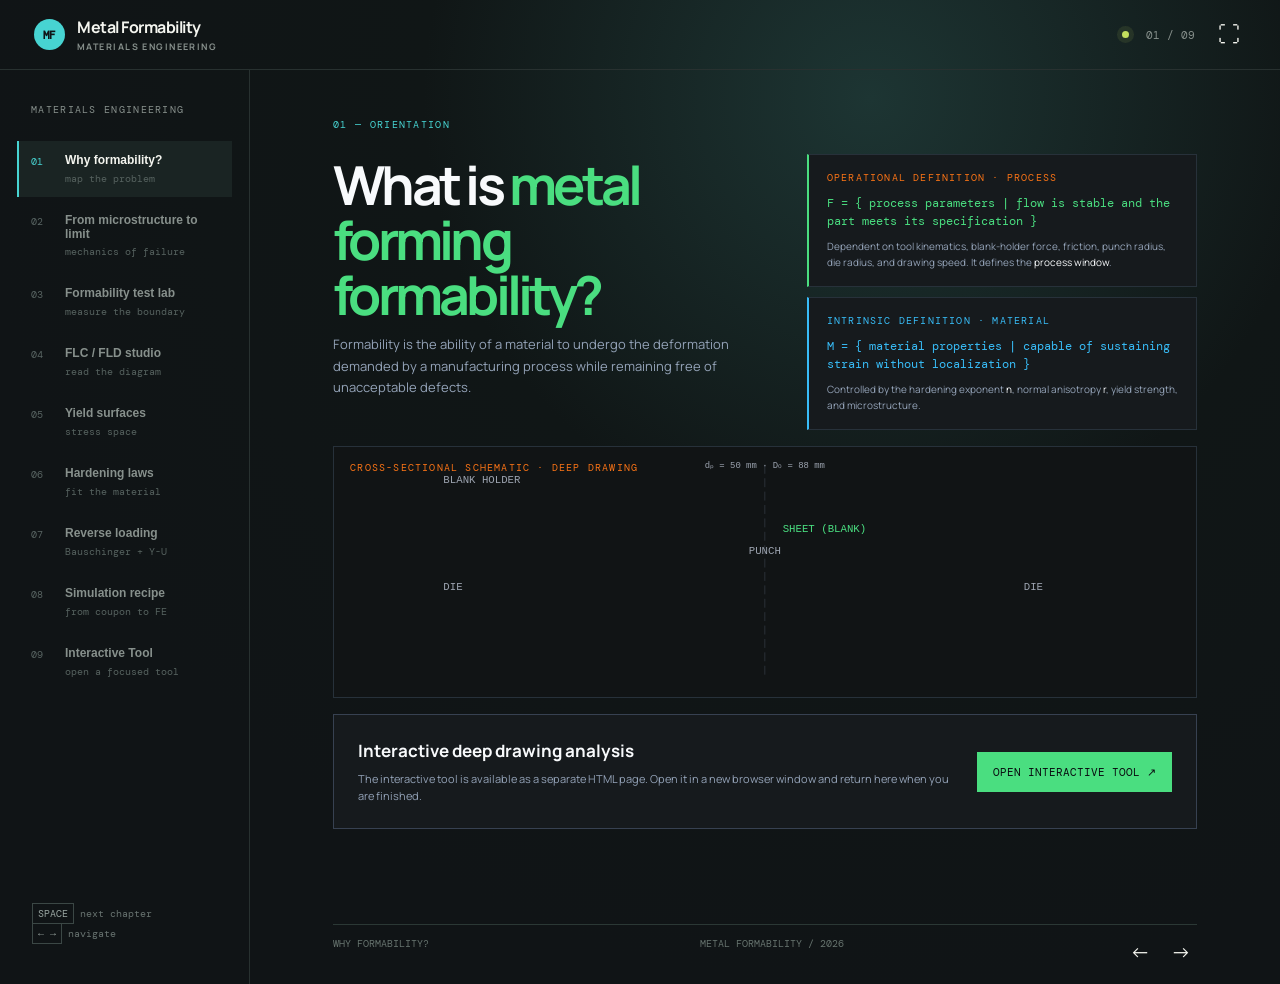
==== commit b31a8d74: "Move formability tool to external page" ====
--- a/index.html
+++ b/index.html
@@ -36,13 +36,17 @@
       <section class="stage">
         <section class="slide active" data-slide="0">
           <div class="eyebrow">01 — ORIENTATION</div>
-          <div class="topic-intro"><div><h1>What is <span>metal forming formability?</span></h1><p class="lede">Formability is the ability of a material to undergo the deformation demanded by a manufacturing process while remaining free of unacceptable defects.</p></div><div class="definition-card"><div class="eq-label">operational definition</div><div class="equation">F = { process parameters | flow is stable and the part meets its specification }</div><p>It is a process window, not one number from a tensile test. The same sheet can be safe in a drawing operation and fail in a stretching operation.</p></div></div>
-          <div class="topic1-grid">
-            <div class="hero-visual" aria-label="Sheet forming mechanism schematic"><canvas id="heroCanvas" width="620" height="360"></canvas><div class="visual-caption"><span>stable plastic flow</span><span>localization → fracture</span></div></div>
-            <div class="concept-stack"><div class="concept-block"><span class="concept-index">01</span><div><h3>Conformability</h3><p>Can the blank acquire the required geometry under the tool kinematics, contact, friction, and blank-holder force?</p></div></div><div class="concept-block"><span class="concept-index">02</span><div><h3>Formability</h3><p>Can it reach the required strains without diffuse necking, localized necking, wrinkling, or fracture?</p></div></div><div class="concept-block"><span class="concept-index">03</span><div><h3>Process window</h3><p>Which combinations of die radius, lubrication, speed, temperature, and force produce an acceptable part?</p></div></div></div>
+          <div class="wf01-page">
+            <header class="wf01-header">
+              <div class="wf01-title-block"><h1>What is <span>metal forming</span><br><span>formability?</span></h1><p>Formability is the ability of a material to undergo the deformation demanded by a manufacturing process while remaining free of unacceptable defects.</p></div>
+              <div class="wf01-definition-stack">
+                <article class="wf01-definition"><b>Operational definition · process</b><strong>F = { process parameters | flow is stable and the part meets its specification }</strong><p>Dependent on tool kinematics, blank-holder force, friction, punch radius, die radius, and drawing speed. It defines the <em>process window</em>.</p></article>
+                <article class="wf01-definition wf01-material"><b>Intrinsic definition · material</b><strong>M = { material properties | capable of sustaining strain without localization }</strong><p>Controlled by the hardening exponent <em>n</em>, normal anisotropy <em>r</em>, yield strength, and microstructure.</p></article>
+              </div>
+            </header>
+            <div class="wf01-schematic-wrap"><div class="wf01-schematic-label">Cross-sectional schematic · deep drawing</div><svg id="wf01Schematic" class="wf01-schematic" viewBox="0 0 800 280" role="img" aria-label="Animated deep drawing cross section"><defs><pattern id="wf01Hatch" patternUnits="userSpaceOnUse" width="8" height="8"><path d="M-2 2l4-4M0 8l8-8M6 10l4-4" stroke="#374151" stroke-width="1"/></pattern></defs><line x1="400" y1="20" x2="400" y2="260" stroke="#4b5563" stroke-dasharray="10 5" opacity=".5"/><path id="wf01DieLeft" fill="url(#wf01Hatch)" stroke="#4b5563" stroke-width="2"/><path id="wf01DieRight" fill="url(#wf01Hatch)" stroke="#4b5563" stroke-width="2"/><path id="wf01HolderLeft" fill="#1e2326" stroke="#4b5563" stroke-width="2"/><path id="wf01HolderRight" fill="#1e2326" stroke="#4b5563" stroke-width="2"/><path id="wf01Sheet" fill="none" stroke="#4ade80" stroke-width="6"/><path id="wf01Punch" fill="#23292c" stroke="#4b5563" stroke-width="2"/><text x="40" y="160" fill="#9ca3af" font-size="12" font-family="monospace">DIE</text><text x="690" y="160" fill="#9ca3af" font-size="12" font-family="monospace">DIE</text><text x="40" y="40" fill="#9ca3af" font-size="12" font-family="monospace">BLANK HOLDER</text><text id="wf01SheetLabel" x="420" y="95" fill="#4ade80" font-size="12" font-family="monospace">SHEET (BLANK)</text><text id="wf01PunchLabel" x="400" y="120" fill="#9ca3af" font-size="12" font-family="monospace" text-anchor="middle">PUNCH</text><text id="wf01Dimensions" x="400" y="24" fill="#9ca3af" font-size="10" font-family="monospace" text-anchor="middle">dₚ = 50 mm · D₀ = 88 mm</text></svg></div>
+            <div class="wf01-tool-access"><div><b>Interactive deep drawing analysis</b><p>The interactive tool is available as a separate HTML page. Open it in a new browser window and return here when you are finished.</p></div><a href="01_why_formability_map_the_problem.html" target="_blank" rel="noopener noreferrer">Open Interactive Tool ↗</a></div>
           </div>
-          <div class="worked-example"><div class="example-label">worked example · deep drawing a cylindrical cup</div><div class="example-content"><div><h3>Why a good tensile elongation can still fail</h3><p>A 1.20 mm sheet has uniform elongation of 22%, but the cup wall develops a crack near the punch radius. The tensile number describes one uniaxial path; the tool imposes changing combinations of drawing, bending, and biaxial stretching.</p></div><div class="example-calculation"><div><span>blank diameter</span><b>D₀ = 90 mm</b></div><div><span>punch diameter</span><b>dₚ = 50 mm</b></div><div><span>drawing ratio</span><b>β = D₀ / dₚ = 1.80</b></div><div><span>interpretation</span><b class="orange-text">near the process limit</b></div></div><div class="example-conclusion"><strong>Engineering decision</strong><p>Reduce β with a larger punch or redraw step, improve lubrication, or change the blank-holder force. Then validate with a cup test and local strain measurement.</p></div></div></div>
-          <div class="bottom-strip"><div><span class="stat-value">1</span><span class="stat-label">material</span></div><div><span class="stat-value">∞</span><span class="stat-label">strain paths</span></div><div><span class="stat-value">0</span><span class="stat-label">acceptable defects</span></div><div class="prompt">The useful question is: <strong>what deformation path does the process impose, and what mechanism ends stable plastic flow?</strong></div></div>
         </section>
 
         <section class="slide" data-slide="1">
--- a/styles.css
+++ b/styles.css
@@ -10,6 +10,8 @@
 /* Topic 02 progressive evidence reveal */
 .reveal-layout{display:grid;grid-template-columns:205px 1fr;gap:15px}.variable-rail{display:grid;align-content:start;gap:4px}.variable-button{background:#18211f;border:1px solid #2b3936;color:#84918c;text-align:left;padding:13px 12px;cursor:pointer}.variable-button b{display:block;color:inherit;font-size:12px}.variable-button span{display:block;color:#5f6e69;font:9px "DM Mono",monospace;text-transform:uppercase;margin-top:5px}.variable-button.active{background:#24251f;border-color:var(--orange);color:var(--paper)}.variable-button.active span{color:var(--orange)}.variable-stage{display:grid;grid-template-columns:1fr 1fr;gap:15px;min-height:380px}.variable-media{background:#101616;border:1px solid #2d3c39;min-width:0;display:flex;flex-direction:column}.variable-media img{display:block;width:100%;height:300px;object-fit:cover;filter:saturate(.85);background:#1b2422}.image-caption{display:flex;justify-content:space-between;gap:15px;padding:10px 12px;color:#a3afaa;font:10px "DM Mono",monospace}.image-caption a{color:var(--cyan);text-decoration:none;white-space:nowrap}.variable-copy{background:var(--panel);border:1px solid #2d3c39;padding:23px}.variable-copy h3{font-size:25px;margin-bottom:14px}.variable-copy>p{color:#a9b4af;font-size:12px;line-height:1.75}.variable-columns{display:grid;gap:13px;margin-top:22px}.variable-columns>div{border-top:1px solid #384641;padding-top:10px;display:grid;gap:6px}.variable-columns span,.reference-line span{color:#73817b;font:9px "DM Mono",monospace;text-transform:uppercase;letter-spacing:.08em}.variable-columns b{color:var(--paper);font-size:11px;line-height:1.45;font-weight:500}.reference-line{border-top:1px solid #384641;margin-top:20px;padding-top:12px;display:grid;gap:6px}.reference-line b{color:var(--lime);font:10px "DM Mono",monospace;line-height:1.4}.reveal-footer{margin-top:17px;border-top:1px solid #3a4a46;padding-top:13px;display:flex;flex-wrap:wrap;gap:10px;align-items:center;color:#85928d;font:10px "DM Mono",monospace;text-transform:uppercase}.reveal-footer strong{color:var(--orange);font-weight:400}.reveal-footer i{color:var(--cyan);font-style:normal}.reveal-footer span{color:#b4bfba}@media(max-width:900px){.reveal-layout,.variable-stage{grid-template-columns:1fr}.variable-rail{display:flex;overflow:auto}.variable-button{min-width:160px}.variable-media img{height:240px}.reveal-footer{line-height:1.7}}
 /* Topic 01 teaching layout */
+.wf01-page{display:flex;flex-direction:column;gap:16px;min-height:calc(100vh - 155px);color:#cbd5e1}.wf01-header{display:grid;grid-template-columns:minmax(0,1fr) 390px;gap:24px;align-items:start}.wf01-title-block h1{font-size:clamp(36px,4.2vw,62px);line-height:1.02;margin:4px 0 12px;color:#f8fafc}.wf01-title-block h1 span{color:#4ade80}.wf01-title-block p{max-width:700px;color:#94a3b8;font-size:13px;line-height:1.65}.wf01-definition-stack{display:grid;gap:10px}.wf01-definition{border:1px solid #27313a;background:#161a1d;padding:16px 18px;border-left:2px solid #4ade80}.wf01-definition.wf01-material{border-left-color:#38bdf8}.wf01-definition b{display:block;color:#f97316;font:10px "DM Mono",monospace;text-transform:uppercase;letter-spacing:.12em;margin-bottom:10px}.wf01-definition.wf01-material b{color:#38bdf8}.wf01-definition strong{display:block;color:#4ade80;font:12px "DM Mono",monospace;line-height:1.5;margin-bottom:9px}.wf01-definition.wf01-material strong{color:#38bdf8}.wf01-definition p{color:#94a3b8;font-size:10px;line-height:1.55;margin:0}.wf01-definition em{color:#f8fafc;font-style:normal}.wf01-schematic-wrap{position:relative;min-height:250px;background:#111415;border:1px solid #27313a;overflow:hidden}.wf01-schematic-label{position:absolute;z-index:1;top:14px;left:16px;color:#f97316;font:10px "DM Mono",monospace;text-transform:uppercase;letter-spacing:.12em}.wf01-schematic{display:block;width:100%;height:250px}.wf01-analysis{display:grid;grid-template-columns:minmax(0,1fr) 300px;gap:16px;min-height:260px}.wf01-analysis-main{border:1px solid #374151;background:#161a1d;padding:20px;display:flex;flex-direction:column}.wf01-analysis-main h3{margin:0 0 9px;color:#f8fafc;font-size:16px}.wf01-analysis-main h3 span{display:inline-grid;place-items:center;width:20px;height:20px;border:1px solid #64748b;border-radius:50%;font-size:12px;margin-right:8px}.wf01-analysis-main>p{color:#94a3b8;font-size:11px;line-height:1.55;margin:0 0 16px}.wf01-controls{display:grid;grid-template-columns:1fr 1fr;gap:14px}.wf01-control-group{border:1px solid #27313a;padding:13px}.wf01-control-group>b{display:block;color:#f97316;font:10px "DM Mono",monospace;text-transform:uppercase;letter-spacing:.12em;margin-bottom:14px}.wf01-control-group.wf01-material-group>b{color:#38bdf8}.wf01-control-group label{display:grid;grid-template-columns:1fr auto;gap:5px;color:#cbd5e1;font-size:10px;margin:0 0 13px}.wf01-control-group label:last-child{margin-bottom:0}.wf01-control-group output{color:#fff;font:11px "DM Mono",monospace}.wf01-control-group input{grid-column:1/-1;width:100%;accent-color:#f97316}.wf01-material-group input{accent-color:#38bdf8}.wf01-readouts{border-top:1px solid #27313a;margin-top:auto;padding-top:17px;display:flex;justify-content:space-around;align-items:center;text-align:center}.wf01-readouts small,.wf01-readouts em{display:block;color:#64748b;font:9px "DM Mono",monospace;text-transform:uppercase;letter-spacing:.08em}.wf01-readouts strong{display:block;color:#4ade80;font:32px "DM Mono",monospace;margin:5px 0}.wf01-readouts em{font-style:normal;text-transform:none}.wf01-status{display:flex;align-items:center;gap:8px;border:1px solid #4ade8055;background:#4ade8015;color:#4ade80;padding:9px 12px;border-radius:999px;font-size:10px;text-transform:uppercase;letter-spacing:.06em}.wf01-status i{width:7px;height:7px;background:#4ade80;border-radius:50%;box-shadow:0 0 0 4px #4ade8020}.wf01-status.wf01-risk{border-color:#ef444455;background:#ef444415;color:#ef4444}.wf01-status.wf01-risk i{background:#ef4444;box-shadow:0 0 0 4px #ef444420}.wf01-flip-list{display:grid;gap:10px}.wf01-flip{position:relative;min-height:78px;border:1px solid #27313a;background:#161a1d;color:#cbd5e1;text-align:left;padding:13px 34px 12px 42px;cursor:pointer}.wf01-flip:hover{border-color:#64748b}.wf01-flip>span{position:absolute;left:13px;top:14px;color:#f97316;font:11px "DM Mono",monospace}.wf01-flip>strong{display:block;color:#f8fafc;font-size:13px;margin-bottom:5px}.wf01-flip>p{margin:0;color:#94a3b8;font-size:10px;line-height:1.45}.wf01-flip>b{position:absolute;right:12px;top:10px;color:#64748b;font-size:13px}.wf01-flip.is-flipped{border-color:#38bdf8;background:#0f2530}.wf01-flip.is-flipped>strong{color:#38bdf8}.wf01-flip.is-flipped>p{color:#cbd5e1}.wf01-flip.is-flipped>p:before{content:"Answer: ";color:#94a3b8;font-weight:600}@media(max-width:900px){.wf01-header,.wf01-analysis{grid-template-columns:1fr}.wf01-schematic-wrap{min-height:220px}.wf01-schematic{height:220px}.wf01-flip-list{grid-template-columns:repeat(3,1fr)}}@media(max-width:520px){.wf01-controls{grid-template-columns:1fr}.wf01-readouts{gap:8px}.wf01-status{font-size:8px;padding:8px}.wf01-readouts strong{font-size:22px}.wf01-flip-list{grid-template-columns:1fr}}
+.wf01-tool-access{display:flex;align-items:center;justify-content:space-between;gap:24px;border:1px solid #374151;background:#161a1d;padding:24px}.wf01-tool-access b{display:block;color:#f8fafc;font-size:17px;margin-bottom:8px}.wf01-tool-access p{margin:0;color:#94a3b8;font-size:11px;line-height:1.55}.wf01-tool-access a{flex:0 0 auto;background:#4ade80;color:#0a0c10;padding:13px 16px;text-decoration:none;font:11px "DM Mono",monospace;text-transform:uppercase}.wf01-tool-access a:hover{background:#86efac}@media(max-width:520px){.wf01-tool-access{display:block}.wf01-tool-access a{display:inline-block;margin-top:16px}}
 .topic-intro{display:grid;grid-template-columns:1.1fr .9fr;gap:28px;align-items:end;margin-bottom:25px}.topic-intro h1{font-size:clamp(38px,4.7vw,68px);max-width:700px}.definition-card{background:var(--panel);border:1px solid #2f3d3b;border-left:2px solid var(--cyan);padding:18px 20px}.definition-card .equation{font-size:14px;color:var(--cyan)}.definition-card p{color:#899690;font-size:11px;line-height:1.6}.topic1-grid{display:grid;grid-template-columns:1.3fr .7fr;gap:15px}.topic1-grid .hero-visual{min-height:305px}.concept-stack{display:grid;gap:8px}.concept-block{display:grid;grid-template-columns:35px 1fr;gap:10px;background:#18211f;border:1px solid #2d3b38;padding:15px}.concept-index{color:var(--orange);font:11px "DM Mono",monospace}.concept-block h3{font-size:16px;margin-bottom:7px}.concept-block p{color:#87948f;font-size:11px;line-height:1.55}.worked-example{margin-top:15px;border-top:2px solid var(--orange);background:#1b211e;padding:17px 20px}.example-label{color:var(--orange);font:10px "DM Mono",monospace;text-transform:uppercase;letter-spacing:.13em}.example-content{display:grid;grid-template-columns:1.25fr 1fr .85fr;gap:25px;margin-top:14px}.example-content h3{font-size:18px;margin-bottom:8px}.example-content p{color:#a2aea9;font-size:11px;line-height:1.6}.example-calculation{display:grid;grid-template-columns:1fr 1fr;gap:10px}.example-calculation div{border-left:1px solid #46534e;padding-left:10px}.example-calculation span{display:block;color:#74817b;font:9px "DM Mono",monospace;text-transform:uppercase}.example-calculation b{display:block;color:var(--paper);font:12px "DM Mono",monospace;margin-top:5px}.orange-text{color:var(--orange)!important}.example-conclusion{border-left:1px solid var(--lime);padding-left:15px}.example-conclusion strong{color:var(--lime);font:10px "DM Mono",monospace;text-transform:uppercase;letter-spacing:.1em}.example-conclusion p{margin-top:10px}.topic1-grid+.worked-example+.bottom-strip{margin-top:15px}@media(max-width:900px){.topic-intro,.topic1-grid,.example-content{grid-template-columns:1fr}.topic-intro h1{font-size:43px}.topic1-grid .hero-visual{min-height:0}.example-calculation{grid-template-columns:1fr 1fr}}
 @media(max-width:900px){.sidebar,#chapterNav{min-width:0}}
 :root{--ink:#101416;--paper:#f4f5ef;--muted:#87908c;--line:#303938;--cyan:#47d4d2;--orange:#ff9358;--lime:#c4df5e;--pink:#e78aa9;--panel:#171e1e;--panel2:#202a29}*{box-sizing:border-box}html,body{margin:0;min-height:100%;background:var(--ink);color:var(--paper);font-family:Manrope,Arial,sans-serif}body{overflow-x:hidden}.app-shell{min-height:100vh;background:radial-gradient(circle at 68% 10%,#1d3533 0,#101616 36%,#101416 72%)}.topbar{height:70px;border-bottom:1px solid #283130;display:flex;align-items:center;justify-content:space-between;padding:0 34px}.brand{font-weight:700;letter-spacing:-.03em;display:flex;gap:12px;align-items:center}.brand small{display:block;color:var(--muted);font-size:9px;letter-spacing:.16em;text-transform:uppercase;margin-top:2px}.brand-mark{color:var(--ink);background:var(--cyan);display:grid;place-items:center;width:31px;height:31px;font-family:"DM Mono",monospace;font-size:11px;border-radius:50%}.topbar-meta{display:flex;align-items:center;gap:17px;color:var(--muted);font-family:"DM Mono",monospace;font-size:11px}.live-dot{width:7px;height:7px;background:var(--lime);border-radius:50%;box-shadow:0 0 0 5px #c4df5e18}.icon-button,.nav-button{background:transparent;border:0;color:var(--paper);cursor:pointer}.icon-button{font-size:22px}.layout{display:grid;grid-template-columns:250px minmax(0,1fr);min-height:calc(100vh - 70px)}.sidebar{border-right:1px solid #283130;padding:33px 17px 25px;display:flex;flex-direction:column}.course-label,.eyebrow,.panel-kicker,.tag,.eq-label,.metric span,.measurement-grid span,.definition-row b,.validation-card .panel-kicker{font-family:"DM Mono",monospace;text-transform:uppercase;letter-spacing:.13em;font-size:10px}.course-label{color:var(--muted);padding:0 14px 25px}#chapterNav{display:grid;gap:4px}.chapter{color:var(--muted);background:none;border:0;border-left:2px solid transparent;text-align:left;padding:12px 12px;cursor:pointer;display:grid;grid-template-columns:28px 1fr;column-gap:6px}.chapter span{font:10px "DM Mono",monospace;color:#596563;padding-top:2px}.chapter b{font-size:12px;color:inherit;font-weight:600}.chapter em{grid-column:2;font-style:normal;font:10px "DM Mono",monospace;margin-top:4px;color:#56625f}.chapter.active{border-left-color:var(--cyan);background:#1a2423}.chapter.active b{color:var(--paper)}.chapter.active span{color:var(--cyan)}.sidebar-foot{margin-top:auto;color:#687370;font:10px/2 "DM Mono",monospace;padding:15px}.key{border:1px solid #3b4745;padding:3px 5px;color:#9aa6a2}.stage{padding:48px 6.5vw 18px;min-width:0}.slide{display:none;min-height:calc(100vh - 150px);animation:appear .45s ease}.slide.active{display:block}@keyframes appear{from{opacity:0;transform:translateY(8px)}to{opacity:1;transform:none}}.eyebrow{color:var(--cyan);margin-bottom:23px}.hero-grid{display:grid;grid-template-columns:1fr 1.05fr;gap:5vw;align-items:center;min-height:54vh}h1,h2,h3,p{margin:0}h1{font-size:clamp(42px,5.8vw,80px);line-height:.99;letter-spacing:-.07em;max-width:680px}h1 span{color:var(--cyan)}h2{font-size:clamp(32px,4vw,58px);letter-spacing:-.065em;line-height:1.03}h3{font-size:24px;letter-spacing:-.04em}.lede,.slide-heading p{color:#abb5b1;line-height:1.7;font-size:14px;max-width:570px;margin-top:24px}.equation-card{background:var(--panel);border:1px solid #2f3d3b;border-top:2px solid var(--orange);padding:17px 20px;margin-top:34px;max-width:540px}.equation{font:16px "DM Mono",monospace;color:var(--paper);padding:10px 0}.eq-label{color:var(--orange)}.eq-note{color:#788581;font-size:11px;line-height:1.6}.chip-row{display:flex;gap:8px;margin-top:20px}.chip,.tag{font:10px "DM Mono",monospace;padding:7px 9px;border:1px solid}.chip.cyan{color:var(--cyan);border-color:#47d4d255}.chip.orange{color:var(--orange);border-color:#ff935855}.chip.lime{color:var(--lime);border-color:#c4df5e55}.hero-visual{border:1px solid #2e3a38;background:#151c1c;position:relative;padding:9px}.hero-visual canvas{width:100%;display:block}.visual-caption,.plot-legend{display:flex;justify-content:space-between;color:#70807b;font:10px "DM Mono",monospace;padding:8px 5px}.bottom-strip{border-top:1px solid #30403d;display:grid;grid-template-columns:repeat(3,1fr) 2fr;gap:10px;padding-top:17px;margin-top:35px}.stat-value{display:block;color:var(--cyan);font-size:25px;letter-spacing:-.05em}.stat-label{font:10px "DM Mono",monospace;color:var(--muted);text-transform:uppercase}.prompt{border-left:1px solid #40504d;padding-left:20px;color:#82908b;font-size:12px;line-height:1.5}.prompt strong{color:var(--paper);font-weight:500}.slide-heading{display:flex;justify-content:space-between;gap:20px;align-items:flex-start;margin-bottom:30px}.tag{color:var(--lime);border-color:#c4df5e66;white-space:nowrap}.causal-layout{display:grid;grid-template-columns:1.6fr .75fr;gap:23px}.causal-map{min-height:300px;border:1px solid #2c3937;background:#151c1c;padding:26px;display:flex;align-items:center;justify-content:center}.node-map{width:100%;height:300px}.insight-panel,.controls-card,.test-detail,.validation-card{background:var(--panel);border:1px solid #2d3c39;padding:23px}.panel-kicker{color:var(--orange);margin-bottom:16px}.insight-panel h3{margin-bottom:14px}.insight-panel p{color:#aab4b0;font-size:12px;line-height:1.7}.metric{border-top:1px solid #31403d;padding-top:12px;margin-top:22px;display:grid;gap:6px}.metric span,.measurement-grid span{color:#6f7c78}.metric b,.measurement-grid b{font-size:11px;font-weight:500;color:var(--paper);line-height:1.45}.two-col-notes,.criterion-row,.definition-row{display:grid;grid-template-columns:repeat(3,1fr);gap:12px;margin-top:18px}.note-card{border-top:1px solid #3a4a46;padding:13px 0;display:grid;grid-template-columns:25px 1fr;column-gap:8px}.note-card span{color:var(--cyan);font:11px "DM Mono",monospace}.note-card b,.definition-row b{font-size:11px}.note-card p,.definition-row span{grid-column:2;color:#84918d;font-size:11px;line-height:1.5;margin-top:6px}.test-lab,.plot-layout,.yield-layout,.hardening-layout,.reverse-layout{display:grid;grid-template-columns:210px 1fr;gap:15px}.test-list{display:grid;align-content:start;gap:4px}.test-button{background:#18211f;border:1px solid #2b3936;color:#8b9793;text-align:left;padding:14px;cursor:pointer}.test-button.active{border-color:var(--orange);color:var(--paper);background:#24251f}.test-button b{display:block;font-size:12px}.test-button span{font:10px "DM Mono",monospace;color:#697671;display:block;margin-top:5px}.test-detail{display:grid;grid-template-columns:1fr 1fr;gap:25px;min-height:340px}.test-illustration{background:#101616;min-height:260px;border:1px solid #2b3936}.test-copy p{color:#aab4b0;font-size:12px;line-height:1.7;margin:16px 0}.formula-line{color:var(--cyan);font:13px "DM Mono",monospace;padding:13px 0;border-top:1px solid #33433f;border-bottom:1px solid #33433f}.measurement-grid{display:grid;gap:14px;margin-top:18px}.measurement-grid div{display:grid;gap:5px}.lab-footer{font:10px "DM Mono",monospace;color:#71807b;padding-top:15px}.legend-dot{display:inline-block;width:7px;height:7px;border-radius:50%;margin:0 5px 0 13px}.legend-dot:first-child{margin-left:0}.legend-dot.cyan{background:var(--cyan)}.legend-dot.orange{background:var(--orange)}.legend-dot.lime{background:var(--lime)}.lab-note{float:right;color:#56635f}.plot-card,.yield-card,.reverse-visual{border:1px solid #2d3c39;background:#151c1c;padding:9px;min-width:0}.plot-card canvas,.yield-card canvas,.reverse-visual canvas{width:100%;display:block}.controls-card{display:flex;flex-direction:column;gap:17px}.controls-card label{font:10px "DM Mono",monospace;color:#94a19c;text-transform:uppercase;display:grid;gap:8px}.controls-card output{float:right;color:var(--paper);font-size:11px;text-transform:none}input[type=range]{width:100%;accent-color:var(--cyan)}select{background:#202b29;color:var(--paper);border:1px solid #3d4d49;padding:8px;font:11px "DM Mono",monospace}.readout{border-top:1px solid #3b4a47;padding-top:14px;display:grid;gap:6px;margin-top:auto}.readout span{color:var(--orange);font:10px "DM Mono",monospace;text-transform:uppercase}.readout strong{font-size:16px;letter-spacing:-.03em}.readout small{color:#73807c;font-size:10px;line-height:1.45}.equation-mini,.formula-box{background:#111716;border-left:2px solid var(--cyan);padding:13px;color:var(--cyan);font:12px "DM Mono",monospace;line-height:1.55}.formula-box small,.small-copy{display:block;color:#7d8984;font:10px/1.5 Manrope,Arial;margin-top:9px}.definition-row{margin-top:18px}.definition-row>div{border-top:1px solid #3a4a46;padding-top:12px}.definition-row b{color:var(--orange);display:block}.definition-row span{display:block;margin:7px 0 0}.yield-layout,.hardening-layout,.reverse-layout{grid-template-columns:1.55fr .7fr}.axis-note{font:10px "DM Mono",monospace;color:#65736e;padding:4px}.criterion-row{margin-top:18px}.criterion-row>div{border-top:1px solid #3a4a46;padding-top:12px}.criterion-row b{font:12px "DM Mono",monospace;color:var(--lime)}.criterion-row span{display:block;color:#82908b;font-size:11px;line-height:1.5;margin-top:7px}.formula-stack{display:grid;gap:9px;border-top:1px solid #3b4a47;border-bottom:1px solid #3b4a47;padding:13px 0;color:#a5b0ac;font:11px "DM Mono",monospace;line-height:1.35}.formula-stack b{color:var(--cyan);font-weight:400}.reverse-button{background:var(--orange);border:0;color:#151a19;padding:12px 15px;font:11px "DM Mono",monospace;cursor:pointer;margin-top:10px}.model-block{display:grid;grid-template-columns:38px 1fr;gap:12px}.model-symbol{border:1px solid #43b6b366;color:var(--cyan);width:32px;height:32px;display:grid;place-items:center;font:16px "DM Mono",monospace}.model-block b{font-size:12px}.model-block p{color:#7f8d88;font-size:11px;line-height:1.45;margin-top:4px}.workflow{display:grid;grid-template-columns:repeat(4,1fr);border-top:1px solid #41514c;border-bottom:1px solid #41514c}.workflow-step{padding:20px 15px;min-height:190px;border-right:1px solid #33413e}.workflow-step:last-child{border-right:0}.workflow-step span{font:11px "DM Mono",monospace;color:var(--cyan)}.workflow-step h3{font-size:17px;margin:18px 0 10px}.workflow-step p{color:#84918d;font-size:11px;line-height:1.6}.workflow-step em{font:10px "DM Mono",monospace;color:var(--orange);display:block;margin-top:16px;font-style:normal}.simulation-footer{display:grid;grid-template-columns:1.4fr .8fr;gap:15px;margin-top:22px}.compact{margin:0;max-width:none}.validation-card{display:grid;gap:10px}.validation-item{font-size:11px;color:#a6b0ac}.validation-item span{color:var(--lime);font:10px "DM Mono",monospace;margin-right:8px}.stage-footer{border-top:1px solid #2b3835;margin-top:25px;padding-top:12px;display:flex;justify-content:space-between;color:#66736e;font:10px "DM Mono",monospace;text-transform:uppercase}.nav-button{font:20px Manrope;margin-left:9px;color:var(--paper)}
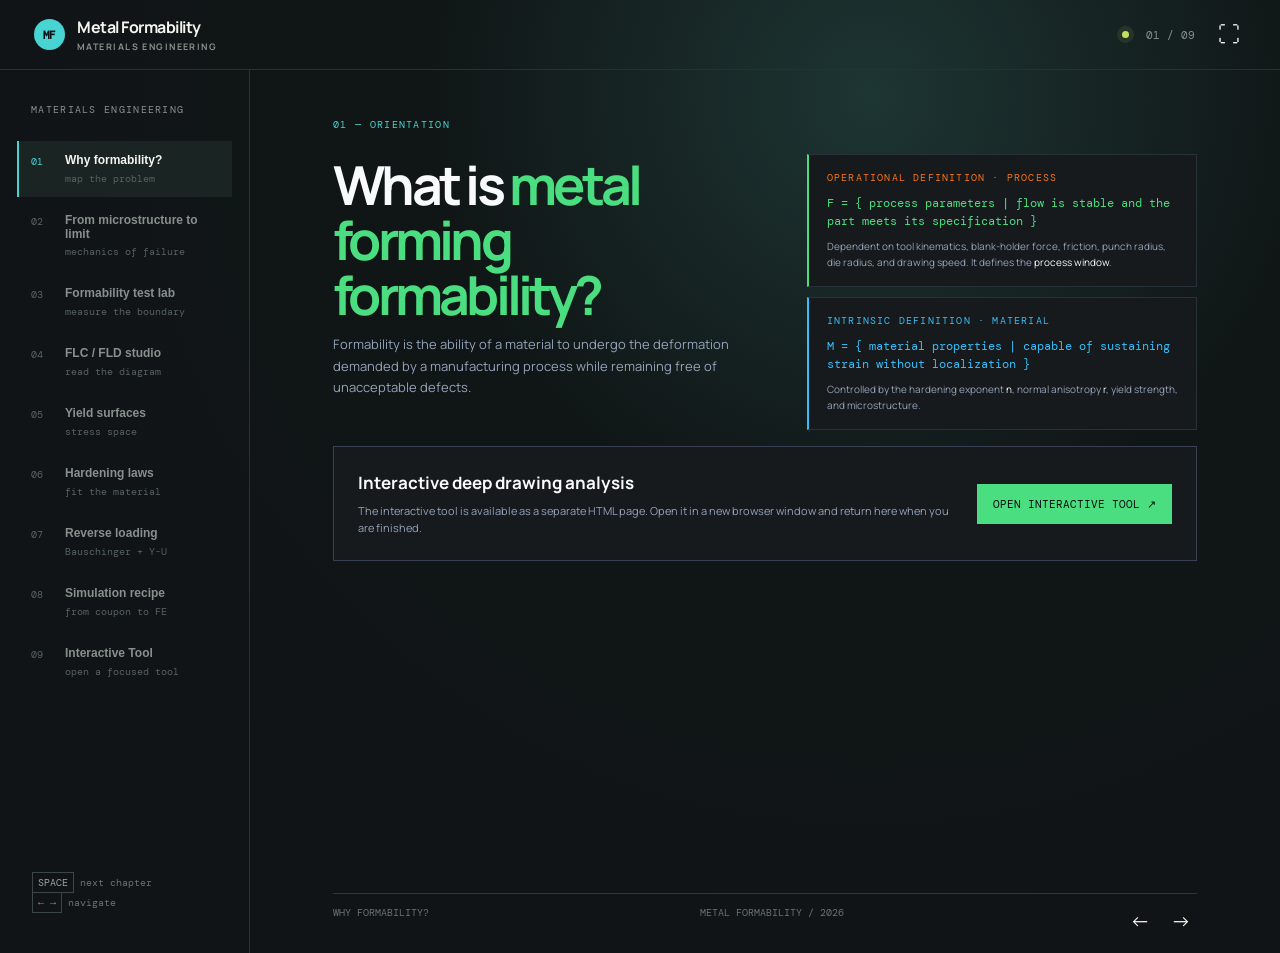
==== commit 25741568: "Fix formability page layout and flip cards" ====
--- a/index.html
+++ b/index.html
@@ -44,7 +44,6 @@
                 <article class="wf01-definition wf01-material"><b>Intrinsic definition · material</b><strong>M = { material properties | capable of sustaining strain without localization }</strong><p>Controlled by the hardening exponent <em>n</em>, normal anisotropy <em>r</em>, yield strength, and microstructure.</p></article>
               </div>
             </header>
-            <div class="wf01-schematic-wrap"><div class="wf01-schematic-label">Cross-sectional schematic · deep drawing</div><svg id="wf01Schematic" class="wf01-schematic" viewBox="0 0 800 280" role="img" aria-label="Animated deep drawing cross section"><defs><pattern id="wf01Hatch" patternUnits="userSpaceOnUse" width="8" height="8"><path d="M-2 2l4-4M0 8l8-8M6 10l4-4" stroke="#374151" stroke-width="1"/></pattern></defs><line x1="400" y1="20" x2="400" y2="260" stroke="#4b5563" stroke-dasharray="10 5" opacity=".5"/><path id="wf01DieLeft" fill="url(#wf01Hatch)" stroke="#4b5563" stroke-width="2"/><path id="wf01DieRight" fill="url(#wf01Hatch)" stroke="#4b5563" stroke-width="2"/><path id="wf01HolderLeft" fill="#1e2326" stroke="#4b5563" stroke-width="2"/><path id="wf01HolderRight" fill="#1e2326" stroke="#4b5563" stroke-width="2"/><path id="wf01Sheet" fill="none" stroke="#4ade80" stroke-width="6"/><path id="wf01Punch" fill="#23292c" stroke="#4b5563" stroke-width="2"/><text x="40" y="160" fill="#9ca3af" font-size="12" font-family="monospace">DIE</text><text x="690" y="160" fill="#9ca3af" font-size="12" font-family="monospace">DIE</text><text x="40" y="40" fill="#9ca3af" font-size="12" font-family="monospace">BLANK HOLDER</text><text id="wf01SheetLabel" x="420" y="95" fill="#4ade80" font-size="12" font-family="monospace">SHEET (BLANK)</text><text id="wf01PunchLabel" x="400" y="120" fill="#9ca3af" font-size="12" font-family="monospace" text-anchor="middle">PUNCH</text><text id="wf01Dimensions" x="400" y="24" fill="#9ca3af" font-size="10" font-family="monospace" text-anchor="middle">dₚ = 50 mm · D₀ = 88 mm</text></svg></div>
             <div class="wf01-tool-access"><div><b>Interactive deep drawing analysis</b><p>The interactive tool is available as a separate HTML page. Open it in a new browser window and return here when you are finished.</p></div><a href="01_why_formability_map_the_problem.html" target="_blank" rel="noopener noreferrer">Open Interactive Tool ↗</a></div>
           </div>
         </section>
--- a/styles.css
+++ b/styles.css
@@ -10,7 +10,7 @@
 /* Topic 02 progressive evidence reveal */
 .reveal-layout{display:grid;grid-template-columns:205px 1fr;gap:15px}.variable-rail{display:grid;align-content:start;gap:4px}.variable-button{background:#18211f;border:1px solid #2b3936;color:#84918c;text-align:left;padding:13px 12px;cursor:pointer}.variable-button b{display:block;color:inherit;font-size:12px}.variable-button span{display:block;color:#5f6e69;font:9px "DM Mono",monospace;text-transform:uppercase;margin-top:5px}.variable-button.active{background:#24251f;border-color:var(--orange);color:var(--paper)}.variable-button.active span{color:var(--orange)}.variable-stage{display:grid;grid-template-columns:1fr 1fr;gap:15px;min-height:380px}.variable-media{background:#101616;border:1px solid #2d3c39;min-width:0;display:flex;flex-direction:column}.variable-media img{display:block;width:100%;height:300px;object-fit:cover;filter:saturate(.85);background:#1b2422}.image-caption{display:flex;justify-content:space-between;gap:15px;padding:10px 12px;color:#a3afaa;font:10px "DM Mono",monospace}.image-caption a{color:var(--cyan);text-decoration:none;white-space:nowrap}.variable-copy{background:var(--panel);border:1px solid #2d3c39;padding:23px}.variable-copy h3{font-size:25px;margin-bottom:14px}.variable-copy>p{color:#a9b4af;font-size:12px;line-height:1.75}.variable-columns{display:grid;gap:13px;margin-top:22px}.variable-columns>div{border-top:1px solid #384641;padding-top:10px;display:grid;gap:6px}.variable-columns span,.reference-line span{color:#73817b;font:9px "DM Mono",monospace;text-transform:uppercase;letter-spacing:.08em}.variable-columns b{color:var(--paper);font-size:11px;line-height:1.45;font-weight:500}.reference-line{border-top:1px solid #384641;margin-top:20px;padding-top:12px;display:grid;gap:6px}.reference-line b{color:var(--lime);font:10px "DM Mono",monospace;line-height:1.4}.reveal-footer{margin-top:17px;border-top:1px solid #3a4a46;padding-top:13px;display:flex;flex-wrap:wrap;gap:10px;align-items:center;color:#85928d;font:10px "DM Mono",monospace;text-transform:uppercase}.reveal-footer strong{color:var(--orange);font-weight:400}.reveal-footer i{color:var(--cyan);font-style:normal}.reveal-footer span{color:#b4bfba}@media(max-width:900px){.reveal-layout,.variable-stage{grid-template-columns:1fr}.variable-rail{display:flex;overflow:auto}.variable-button{min-width:160px}.variable-media img{height:240px}.reveal-footer{line-height:1.7}}
 /* Topic 01 teaching layout */
-.wf01-page{display:flex;flex-direction:column;gap:16px;min-height:calc(100vh - 155px);color:#cbd5e1}.wf01-header{display:grid;grid-template-columns:minmax(0,1fr) 390px;gap:24px;align-items:start}.wf01-title-block h1{font-size:clamp(36px,4.2vw,62px);line-height:1.02;margin:4px 0 12px;color:#f8fafc}.wf01-title-block h1 span{color:#4ade80}.wf01-title-block p{max-width:700px;color:#94a3b8;font-size:13px;line-height:1.65}.wf01-definition-stack{display:grid;gap:10px}.wf01-definition{border:1px solid #27313a;background:#161a1d;padding:16px 18px;border-left:2px solid #4ade80}.wf01-definition.wf01-material{border-left-color:#38bdf8}.wf01-definition b{display:block;color:#f97316;font:10px "DM Mono",monospace;text-transform:uppercase;letter-spacing:.12em;margin-bottom:10px}.wf01-definition.wf01-material b{color:#38bdf8}.wf01-definition strong{display:block;color:#4ade80;font:12px "DM Mono",monospace;line-height:1.5;margin-bottom:9px}.wf01-definition.wf01-material strong{color:#38bdf8}.wf01-definition p{color:#94a3b8;font-size:10px;line-height:1.55;margin:0}.wf01-definition em{color:#f8fafc;font-style:normal}.wf01-schematic-wrap{position:relative;min-height:250px;background:#111415;border:1px solid #27313a;overflow:hidden}.wf01-schematic-label{position:absolute;z-index:1;top:14px;left:16px;color:#f97316;font:10px "DM Mono",monospace;text-transform:uppercase;letter-spacing:.12em}.wf01-schematic{display:block;width:100%;height:250px}.wf01-analysis{display:grid;grid-template-columns:minmax(0,1fr) 300px;gap:16px;min-height:260px}.wf01-analysis-main{border:1px solid #374151;background:#161a1d;padding:20px;display:flex;flex-direction:column}.wf01-analysis-main h3{margin:0 0 9px;color:#f8fafc;font-size:16px}.wf01-analysis-main h3 span{display:inline-grid;place-items:center;width:20px;height:20px;border:1px solid #64748b;border-radius:50%;font-size:12px;margin-right:8px}.wf01-analysis-main>p{color:#94a3b8;font-size:11px;line-height:1.55;margin:0 0 16px}.wf01-controls{display:grid;grid-template-columns:1fr 1fr;gap:14px}.wf01-control-group{border:1px solid #27313a;padding:13px}.wf01-control-group>b{display:block;color:#f97316;font:10px "DM Mono",monospace;text-transform:uppercase;letter-spacing:.12em;margin-bottom:14px}.wf01-control-group.wf01-material-group>b{color:#38bdf8}.wf01-control-group label{display:grid;grid-template-columns:1fr auto;gap:5px;color:#cbd5e1;font-size:10px;margin:0 0 13px}.wf01-control-group label:last-child{margin-bottom:0}.wf01-control-group output{color:#fff;font:11px "DM Mono",monospace}.wf01-control-group input{grid-column:1/-1;width:100%;accent-color:#f97316}.wf01-material-group input{accent-color:#38bdf8}.wf01-readouts{border-top:1px solid #27313a;margin-top:auto;padding-top:17px;display:flex;justify-content:space-around;align-items:center;text-align:center}.wf01-readouts small,.wf01-readouts em{display:block;color:#64748b;font:9px "DM Mono",monospace;text-transform:uppercase;letter-spacing:.08em}.wf01-readouts strong{display:block;color:#4ade80;font:32px "DM Mono",monospace;margin:5px 0}.wf01-readouts em{font-style:normal;text-transform:none}.wf01-status{display:flex;align-items:center;gap:8px;border:1px solid #4ade8055;background:#4ade8015;color:#4ade80;padding:9px 12px;border-radius:999px;font-size:10px;text-transform:uppercase;letter-spacing:.06em}.wf01-status i{width:7px;height:7px;background:#4ade80;border-radius:50%;box-shadow:0 0 0 4px #4ade8020}.wf01-status.wf01-risk{border-color:#ef444455;background:#ef444415;color:#ef4444}.wf01-status.wf01-risk i{background:#ef4444;box-shadow:0 0 0 4px #ef444420}.wf01-flip-list{display:grid;gap:10px}.wf01-flip{position:relative;min-height:78px;border:1px solid #27313a;background:#161a1d;color:#cbd5e1;text-align:left;padding:13px 34px 12px 42px;cursor:pointer}.wf01-flip:hover{border-color:#64748b}.wf01-flip>span{position:absolute;left:13px;top:14px;color:#f97316;font:11px "DM Mono",monospace}.wf01-flip>strong{display:block;color:#f8fafc;font-size:13px;margin-bottom:5px}.wf01-flip>p{margin:0;color:#94a3b8;font-size:10px;line-height:1.45}.wf01-flip>b{position:absolute;right:12px;top:10px;color:#64748b;font-size:13px}.wf01-flip.is-flipped{border-color:#38bdf8;background:#0f2530}.wf01-flip.is-flipped>strong{color:#38bdf8}.wf01-flip.is-flipped>p{color:#cbd5e1}.wf01-flip.is-flipped>p:before{content:"Answer: ";color:#94a3b8;font-weight:600}@media(max-width:900px){.wf01-header,.wf01-analysis{grid-template-columns:1fr}.wf01-schematic-wrap{min-height:220px}.wf01-schematic{height:220px}.wf01-flip-list{grid-template-columns:repeat(3,1fr)}}@media(max-width:520px){.wf01-controls{grid-template-columns:1fr}.wf01-readouts{gap:8px}.wf01-status{font-size:8px;padding:8px}.wf01-readouts strong{font-size:22px}.wf01-flip-list{grid-template-columns:1fr}}
+.wf01-page{display:flex;flex-direction:column;gap:16px;min-height:0;color:#cbd5e1}.wf01-header{display:grid;grid-template-columns:minmax(0,1fr) 390px;gap:24px;align-items:start}.wf01-title-block h1{font-size:clamp(36px,4.2vw,62px);line-height:1.02;margin:4px 0 12px;color:#f8fafc}.wf01-title-block h1 span{color:#4ade80}.wf01-title-block p{max-width:700px;color:#94a3b8;font-size:13px;line-height:1.65}.wf01-definition-stack{display:grid;gap:10px}.wf01-definition{border:1px solid #27313a;background:#161a1d;padding:16px 18px;border-left:2px solid #4ade80}.wf01-definition.wf01-material{border-left-color:#38bdf8}.wf01-definition b{display:block;color:#f97316;font:10px "DM Mono",monospace;text-transform:uppercase;letter-spacing:.12em;margin-bottom:10px}.wf01-definition.wf01-material b{color:#38bdf8}.wf01-definition strong{display:block;color:#4ade80;font:12px "DM Mono",monospace;line-height:1.5;margin-bottom:9px}.wf01-definition.wf01-material strong{color:#38bdf8}.wf01-definition p{color:#94a3b8;font-size:10px;line-height:1.55;margin:0}.wf01-definition em{color:#f8fafc;font-style:normal}.wf01-tool-access{display:flex;align-items:center;justify-content:space-between;gap:24px;border:1px solid #374151;background:#161a1d;padding:24px}.wf01-tool-access b{display:block;color:#f8fafc;font-size:17px;margin-bottom:8px}.wf01-tool-access p{margin:0;color:#94a3b8;font-size:11px;line-height:1.55}.wf01-tool-access a{flex:0 0 auto;background:#4ade80;color:#0a0c10;padding:13px 16px;text-decoration:none;font:11px "DM Mono",monospace;text-transform:uppercase}.wf01-tool-access a:hover{background:#86efac}@media(max-width:900px){.wf01-header{grid-template-columns:1fr}}@media(max-width:520px){.wf01-tool-access{display:block}.wf01-tool-access a{display:inline-block;margin-top:16px}}
 .wf01-tool-access{display:flex;align-items:center;justify-content:space-between;gap:24px;border:1px solid #374151;background:#161a1d;padding:24px}.wf01-tool-access b{display:block;color:#f8fafc;font-size:17px;margin-bottom:8px}.wf01-tool-access p{margin:0;color:#94a3b8;font-size:11px;line-height:1.55}.wf01-tool-access a{flex:0 0 auto;background:#4ade80;color:#0a0c10;padding:13px 16px;text-decoration:none;font:11px "DM Mono",monospace;text-transform:uppercase}.wf01-tool-access a:hover{background:#86efac}@media(max-width:520px){.wf01-tool-access{display:block}.wf01-tool-access a{display:inline-block;margin-top:16px}}
 .topic-intro{display:grid;grid-template-columns:1.1fr .9fr;gap:28px;align-items:end;margin-bottom:25px}.topic-intro h1{font-size:clamp(38px,4.7vw,68px);max-width:700px}.definition-card{background:var(--panel);border:1px solid #2f3d3b;border-left:2px solid var(--cyan);padding:18px 20px}.definition-card .equation{font-size:14px;color:var(--cyan)}.definition-card p{color:#899690;font-size:11px;line-height:1.6}.topic1-grid{display:grid;grid-template-columns:1.3fr .7fr;gap:15px}.topic1-grid .hero-visual{min-height:305px}.concept-stack{display:grid;gap:8px}.concept-block{display:grid;grid-template-columns:35px 1fr;gap:10px;background:#18211f;border:1px solid #2d3b38;padding:15px}.concept-index{color:var(--orange);font:11px "DM Mono",monospace}.concept-block h3{font-size:16px;margin-bottom:7px}.concept-block p{color:#87948f;font-size:11px;line-height:1.55}.worked-example{margin-top:15px;border-top:2px solid var(--orange);background:#1b211e;padding:17px 20px}.example-label{color:var(--orange);font:10px "DM Mono",monospace;text-transform:uppercase;letter-spacing:.13em}.example-content{display:grid;grid-template-columns:1.25fr 1fr .85fr;gap:25px;margin-top:14px}.example-content h3{font-size:18px;margin-bottom:8px}.example-content p{color:#a2aea9;font-size:11px;line-height:1.6}.example-calculation{display:grid;grid-template-columns:1fr 1fr;gap:10px}.example-calculation div{border-left:1px solid #46534e;padding-left:10px}.example-calculation span{display:block;color:#74817b;font:9px "DM Mono",monospace;text-transform:uppercase}.example-calculation b{display:block;color:var(--paper);font:12px "DM Mono",monospace;margin-top:5px}.orange-text{color:var(--orange)!important}.example-conclusion{border-left:1px solid var(--lime);padding-left:15px}.example-conclusion strong{color:var(--lime);font:10px "DM Mono",monospace;text-transform:uppercase;letter-spacing:.1em}.example-conclusion p{margin-top:10px}.topic1-grid+.worked-example+.bottom-strip{margin-top:15px}@media(max-width:900px){.topic-intro,.topic1-grid,.example-content{grid-template-columns:1fr}.topic-intro h1{font-size:43px}.topic1-grid .hero-visual{min-height:0}.example-calculation{grid-template-columns:1fr 1fr}}
 @media(max-width:900px){.sidebar,#chapterNav{min-width:0}}
